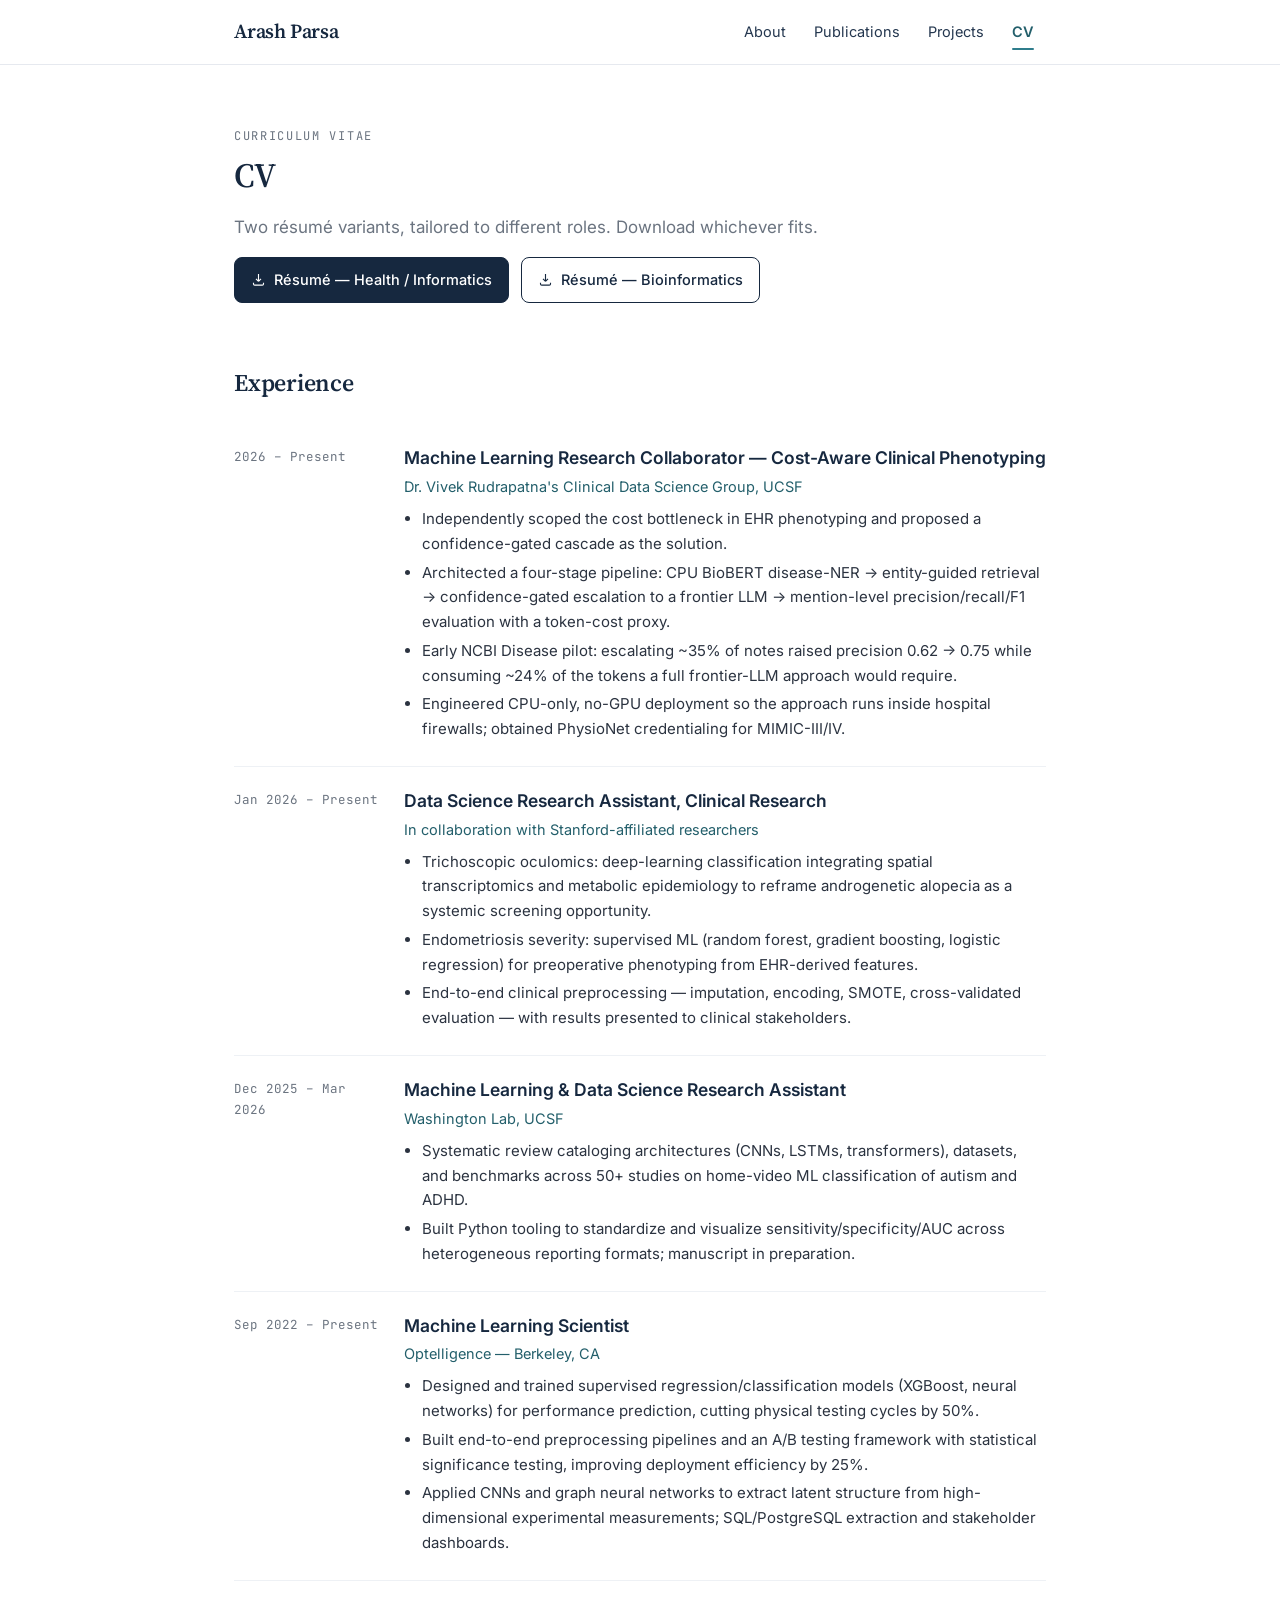
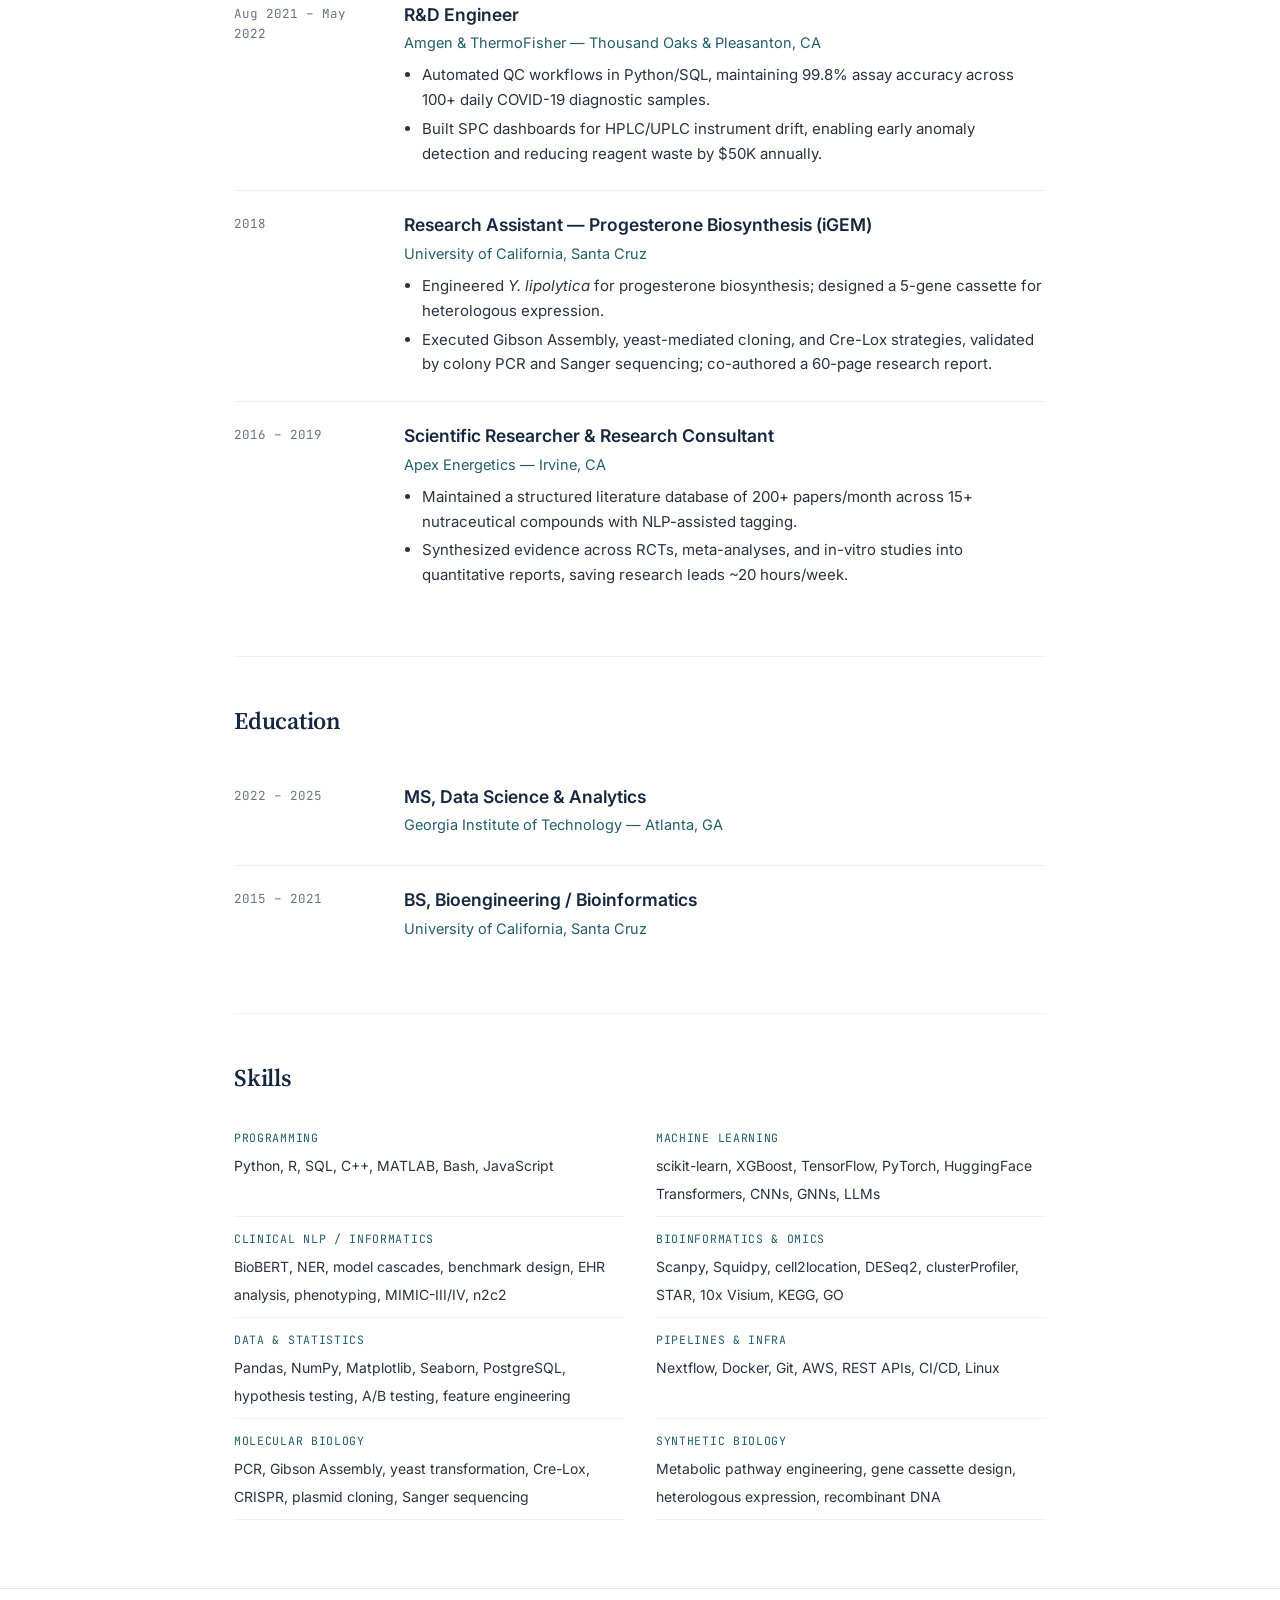
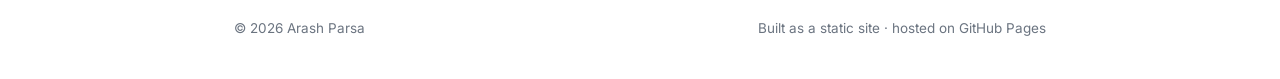
==== cv.html @ 6b03f3a8 "Initial site" ====
<!DOCTYPE html>
<html lang="en">
<head>
<meta charset="utf-8">
<meta name="viewport" content="width=device-width, initial-scale=1">
<title>CV — Arash Parsa</title>
<meta name="description" content="Experience, education, and skills — Arash Parsa.">
<link rel="preconnect" href="https://fonts.googleapis.com">
<link rel="preconnect" href="https://fonts.gstatic.com" crossorigin>
<link href="https://fonts.googleapis.com/css2?family=Inter:wght@400;500;600&family=JetBrains+Mono:wght@400;500&family=Source+Serif+4:opsz,wght@8..60,400;8..60,600&display=swap" rel="stylesheet">
<link rel="stylesheet" href="assets/css/style.css">
</head>
<body>

<header class="site-nav">
  <div class="nav-inner">
    <a class="brand" href="index.html">Arash Parsa</a>
    <nav class="tabs">
      <a href="index.html">About</a>
      <a href="publications.html">Publications</a>
      <a href="projects.html">Projects</a>
      <a href="cv.html" class="active">CV</a>
    </nav>
  </div>
</header>

<main class="wrap">

  <div class="page-head fade d1">
    <p class="eyebrow">Curriculum vitae</p>
    <h1>CV</h1>
    <p>Two résumé variants, tailored to different roles. Download whichever fits.</p>
    <div class="cv-actions" style="margin-top:16px;">
      <a class="btn" href="assets/pdf/Arash_Parsa_Resume_general.pdf" target="_blank" rel="noopener">
        <svg viewBox="0 0 24 24" fill="none" stroke="currentColor" stroke-width="1.8"><path d="M12 3v12m0 0 4-4m-4 4-4-4"/><path d="M4 17v2a2 2 0 0 0 2 2h12a2 2 0 0 0 2-2v-2"/></svg>
        Résumé — Health / Informatics
      </a>
      <a class="btn ghost" href="assets/pdf/Arash_Parsa_Resume_bioinformatics.pdf" target="_blank" rel="noopener">
        <svg viewBox="0 0 24 24" fill="none" stroke="currentColor" stroke-width="1.8"><path d="M12 3v12m0 0 4-4m-4 4-4-4"/><path d="M4 17v2a2 2 0 0 0 2 2h12a2 2 0 0 0 2-2v-2"/></svg>
        Résumé — Bioinformatics
      </a>
    </div>
  </div>

  <section class="section fade d2" style="border-top:none;">
    <h2 class="section-title">Experience</h2>

    <div class="role">
      <div class="when">2026 – Present</div>
      <div>
        <h3>Machine Learning Research Collaborator — Cost-Aware Clinical Phenotyping</h3>
        <p class="org">Dr. Vivek Rudrapatna's Clinical Data Science Group, UCSF</p>
        <ul>
          <li>Independently scoped the cost bottleneck in EHR phenotyping and proposed a confidence-gated cascade as the solution.</li>
          <li>Architected a four-stage pipeline: CPU BioBERT disease-NER → entity-guided retrieval → confidence-gated escalation to a frontier LLM → mention-level precision/recall/F1 evaluation with a token-cost proxy.</li>
          <li>Early NCBI Disease pilot: escalating ~35% of notes raised precision 0.62 → 0.75 while consuming ~24% of the tokens a full frontier-LLM approach would require.</li>
          <li>Engineered CPU-only, no-GPU deployment so the approach runs inside hospital firewalls; obtained PhysioNet credentialing for MIMIC-III/IV.</li>
        </ul>
      </div>
    </div>

    <div class="role">
      <div class="when">Jan 2026 – Present</div>
      <div>
        <h3>Data Science Research Assistant, Clinical Research</h3>
        <p class="org">In collaboration with Stanford-affiliated researchers</p>
        <ul>
          <li>Trichoscopic oculomics: deep-learning classification integrating spatial transcriptomics and metabolic epidemiology to reframe androgenetic alopecia as a systemic screening opportunity.</li>
          <li>Endometriosis severity: supervised ML (random forest, gradient boosting, logistic regression) for preoperative phenotyping from EHR-derived features.</li>
          <li>End-to-end clinical preprocessing — imputation, encoding, SMOTE, cross-validated evaluation — with results presented to clinical stakeholders.</li>
        </ul>
      </div>
    </div>

    <div class="role">
      <div class="when">Dec 2025 – Mar 2026</div>
      <div>
        <h3>Machine Learning &amp; Data Science Research Assistant</h3>
        <p class="org">Washington Lab, UCSF</p>
        <ul>
          <li>Systematic review cataloging architectures (CNNs, LSTMs, transformers), datasets, and benchmarks across 50+ studies on home-video ML classification of autism and ADHD.</li>
          <li>Built Python tooling to standardize and visualize sensitivity/specificity/AUC across heterogeneous reporting formats; manuscript in preparation.</li>
        </ul>
      </div>
    </div>

    <div class="role">
      <div class="when">Sep 2022 – Present</div>
      <div>
        <h3>Machine Learning Scientist</h3>
        <p class="org">Optelligence — Berkeley, CA</p>
        <ul>
          <li>Designed and trained supervised regression/classification models (XGBoost, neural networks) for performance prediction, cutting physical testing cycles by 50%.</li>
          <li>Built end-to-end preprocessing pipelines and an A/B testing framework with statistical significance testing, improving deployment efficiency by 25%.</li>
          <li>Applied CNNs and graph neural networks to extract latent structure from high-dimensional experimental measurements; SQL/PostgreSQL extraction and stakeholder dashboards.</li>
        </ul>
      </div>
    </div>

    <div class="role">
      <div class="when">Aug 2021 – May 2022</div>
      <div>
        <h3>R&amp;D Engineer</h3>
        <p class="org">Amgen &amp; ThermoFisher — Thousand Oaks &amp; Pleasanton, CA</p>
        <ul>
          <li>Automated QC workflows in Python/SQL, maintaining 99.8% assay accuracy across 100+ daily COVID-19 diagnostic samples.</li>
          <li>Built SPC dashboards for HPLC/UPLC instrument drift, enabling early anomaly detection and reducing reagent waste by $50K annually.</li>
        </ul>
      </div>
    </div>

    <div class="role">
      <div class="when">2018</div>
      <div>
        <h3>Research Assistant — Progesterone Biosynthesis (iGEM)</h3>
        <p class="org">University of California, Santa Cruz</p>
        <ul>
          <li>Engineered <em>Y. lipolytica</em> for progesterone biosynthesis; designed a 5-gene cassette for heterologous expression.</li>
          <li>Executed Gibson Assembly, yeast-mediated cloning, and Cre-Lox strategies, validated by colony PCR and Sanger sequencing; co-authored a 60-page research report.</li>
        </ul>
      </div>
    </div>

    <div class="role">
      <div class="when">2016 – 2019</div>
      <div>
        <h3>Scientific Researcher &amp; Research Consultant</h3>
        <p class="org">Apex Energetics — Irvine, CA</p>
        <ul>
          <li>Maintained a structured literature database of 200+ papers/month across 15+ nutraceutical compounds with NLP-assisted tagging.</li>
          <li>Synthesized evidence across RCTs, meta-analyses, and in-vitro studies into quantitative reports, saving research leads ~20 hours/week.</li>
        </ul>
      </div>
    </div>

  </section>

  <section class="section fade d3">
    <h2 class="section-title">Education</h2>
    <div class="role">
      <div class="when">2022 – 2025</div>
      <div>
        <h3>MS, Data Science &amp; Analytics</h3>
        <p class="org">Georgia Institute of Technology — Atlanta, GA</p>
      </div>
    </div>
    <div class="role">
      <div class="when">2015 – 2021</div>
      <div>
        <h3>BS, Bioengineering / Bioinformatics</h3>
        <p class="org">University of California, Santa Cruz</p>
      </div>
    </div>
  </section>

  <section class="section">
    <h2 class="section-title">Skills</h2>
    <div class="skills">
      <div class="skill-row"><span class="k">Programming</span><span class="v">Python, R, SQL, C++, MATLAB, Bash, JavaScript</span></div>
      <div class="skill-row"><span class="k">Machine Learning</span><span class="v">scikit-learn, XGBoost, TensorFlow, PyTorch, HuggingFace Transformers, CNNs, GNNs, LLMs</span></div>
      <div class="skill-row"><span class="k">Clinical NLP / Informatics</span><span class="v">BioBERT, NER, model cascades, benchmark design, EHR analysis, phenotyping, MIMIC-III/IV, n2c2</span></div>
      <div class="skill-row"><span class="k">Bioinformatics &amp; Omics</span><span class="v">Scanpy, Squidpy, cell2location, DESeq2, clusterProfiler, STAR, 10x Visium, KEGG, GO</span></div>
      <div class="skill-row"><span class="k">Data &amp; Statistics</span><span class="v">Pandas, NumPy, Matplotlib, Seaborn, PostgreSQL, hypothesis testing, A/B testing, feature engineering</span></div>
      <div class="skill-row"><span class="k">Pipelines &amp; Infra</span><span class="v">Nextflow, Docker, Git, AWS, REST APIs, CI/CD, Linux</span></div>
      <div class="skill-row"><span class="k">Molecular Biology</span><span class="v">PCR, Gibson Assembly, yeast transformation, Cre-Lox, CRISPR, plasmid cloning, Sanger sequencing</span></div>
      <div class="skill-row"><span class="k">Synthetic Biology</span><span class="v">Metabolic pathway engineering, gene cassette design, heterologous expression, recombinant DNA</span></div>
    </div>
  </section>

</main>

<footer class="site-foot">
  <div class="wrap foot-inner">
    <span>© 2026 Arash Parsa</span>
    <span>Built as a static site · hosted on GitHub Pages</span>
  </div>
</footer>

</body>
</html>
---- assets/css/style.css ----
/* =============================================================
   Arash Parsa — personal site
   Palette: deep navy ink + microscopy-teal accent on white.
   Type: Source Serif 4 (scholarly display) / Inter (body/UI) /
         JetBrains Mono (technical eyebrow labels & metrics).
   ============================================================= */

:root {
  --ink:        #16283f;   /* nav brand, headings */
  --ink-soft:   #24374f;
  --teal:       #2f7d8c;   /* links, active tab, accent */
  --teal-deep:  #235f6b;
  --text:       #2b3340;   /* body copy */
  --muted:      #6b7480;   /* meta, captions */
  --line:       #e6e9ef;   /* hairlines */
  --line-soft:  #eef1f5;
  --bg:         #ffffff;
  --panel:      #f6f8fa;   /* alternate panel */
  --tag-bg:     #eef4f5;   /* skill/tech chips */
  --tag-text:   #235f6b;

  --serif: "Source Serif 4", Georgia, "Times New Roman", serif;
  --sans:  "Inter", -apple-system, BlinkMacSystemFont, "Segoe UI", sans-serif;
  --mono:  "JetBrains Mono", ui-monospace, "SF Mono", Menlo, monospace;

  --wrap: 860px;
}

/* ---------- reset ---------- */
*, *::before, *::after { box-sizing: border-box; }
html { scroll-behavior: smooth; -webkit-text-size-adjust: 100%; }
body {
  margin: 0;
  font-family: var(--sans);
  font-size: 17px;
  line-height: 1.65;
  color: var(--text);
  background: var(--bg);
  -webkit-font-smoothing: antialiased;
  text-rendering: optimizeLegibility;
}
img { max-width: 100%; display: block; }
a { color: var(--teal); text-decoration: none; }
a:hover { color: var(--teal-deep); text-decoration: underline; text-underline-offset: 2px; }

/* ---------- layout helpers ---------- */
.wrap { max-width: var(--wrap); margin: 0 auto; padding: 0 24px; }

.eyebrow {
  font-family: var(--mono);
  font-size: 12px;
  letter-spacing: 0.14em;
  text-transform: uppercase;
  color: var(--teal-deep);
  margin: 0 0 10px;
}

/* ---------- top nav ---------- */
.site-nav {
  position: sticky; top: 0; z-index: 20;
  background: rgba(255,255,255,0.92);
  backdrop-filter: saturate(180%) blur(8px);
  border-bottom: 1px solid var(--line);
}
.nav-inner {
  max-width: var(--wrap);
  margin: 0 auto;
  padding: 14px 24px;
  display: flex;
  align-items: center;
  justify-content: space-between;
  gap: 16px;
  flex-wrap: wrap;
}
.brand {
  font-family: var(--serif);
  font-weight: 600;
  font-size: 20px;
  color: var(--ink);
  letter-spacing: -0.01em;
}
.brand:hover { color: var(--ink); text-decoration: none; }
.tabs { display: flex; gap: 4px; flex-wrap: wrap; }
.tabs a {
  font-size: 14.5px;
  color: var(--ink-soft);
  padding: 6px 12px;
  border-radius: 6px;
  position: relative;
}
.tabs a:hover { color: var(--teal-deep); background: var(--panel); text-decoration: none; }
.tabs a.active { color: var(--teal-deep); font-weight: 600; }
.tabs a.active::after {
  content: ""; position: absolute; left: 12px; right: 12px; bottom: 0;
  height: 2px; background: var(--teal); border-radius: 2px;
}

/* ---------- hero (about) ---------- */
.hero { padding: 56px 0 40px; }
.hero-grid {
  display: grid;
  grid-template-columns: 1fr 210px;
  gap: 40px;
  align-items: start;
}
.hero h1 {
  font-family: var(--serif);
  font-weight: 600;
  font-size: 42px;
  line-height: 1.08;
  letter-spacing: -0.02em;
  color: var(--ink);
  margin: 0 0 8px;
}
.hero .tagline {
  font-size: 17px;
  color: var(--muted);
  margin: 0 0 22px;
}
.hero p { margin: 0 0 16px; }

/* headshot / monogram */
.portrait {
  width: 210px; height: 210px;
  border-radius: 12px;
  overflow: hidden;
  border: 1px solid var(--line);
  box-shadow: 0 12px 30px -18px rgba(22,40,63,0.45);
}
.portrait img { width: 100%; height: 100%; object-fit: cover; }
.monogram {
  width: 100%; height: 100%;
  display: flex; align-items: center; justify-content: center;
  background: linear-gradient(150deg, var(--ink) 0%, var(--teal-deep) 100%);
  color: #fff;
  font-family: var(--serif);
  font-weight: 600;
  font-size: 66px;
  letter-spacing: 0.02em;
}
.portrait-cap {
  font-family: var(--mono);
  font-size: 11px;
  color: var(--muted);
  text-align: center;
  margin-top: 10px;
  letter-spacing: 0.04em;
}

/* social row */
.social { display: flex; gap: 14px; margin-top: 22px; flex-wrap: wrap; }
.social a {
  display: inline-flex; align-items: center; gap: 7px;
  font-size: 14px; color: var(--ink-soft);
  padding: 7px 12px;
  border: 1px solid var(--line);
  border-radius: 8px;
  transition: border-color .15s ease, color .15s ease, background .15s ease;
}
.social a:hover { color: var(--teal-deep); border-color: var(--teal); background: var(--panel); text-decoration: none; }
.social svg { width: 16px; height: 16px; }

/* ---------- generic section ---------- */
.section { padding: 44px 0; border-top: 1px solid var(--line-soft); }
.page-head { padding: 52px 0 8px; }
.page-head h1 {
  font-family: var(--serif); font-weight: 600;
  font-size: 34px; letter-spacing: -0.02em; color: var(--ink); margin: 0;
}
.page-head p { color: var(--muted); margin: 10px 0 0; max-width: 60ch; }

h2.section-title {
  font-family: var(--serif); font-weight: 600;
  font-size: 24px; color: var(--ink); letter-spacing: -0.01em;
  margin: 0 0 22px;
}

/* ---------- highlights (news) ---------- */
.highlights { list-style: none; margin: 0; padding: 0; }
.highlights li {
  display: grid; grid-template-columns: 92px 1fr; gap: 16px;
  padding: 12px 0; border-bottom: 1px solid var(--line-soft);
}
.highlights li:last-child { border-bottom: 0; }
.highlights .when {
  font-family: var(--mono); font-size: 12.5px; color: var(--teal-deep);
  padding-top: 2px; letter-spacing: 0.02em;
}

/* ---------- publications ---------- */
.pub {
  border-left: 3px solid var(--teal);
  background: var(--panel);
  border-radius: 0 10px 10px 0;
  padding: 18px 20px;
  margin-bottom: 16px;
}
.pub h3 {
  font-family: var(--serif); font-weight: 600;
  font-size: 18.5px; line-height: 1.3; color: var(--ink);
  margin: 0 0 8px;
}
.pub .venue { font-size: 14.5px; color: var(--text); margin: 0 0 8px; }
.pub .status {
  display: inline-block;
  font-family: var(--mono); font-size: 11px; letter-spacing: 0.06em;
  text-transform: uppercase;
  color: var(--tag-text); background: var(--tag-bg);
  padding: 3px 9px; border-radius: 20px;
}

/* ---------- projects ---------- */
.project {
  padding: 22px 0;
  border-bottom: 1px solid var(--line-soft);
}
.project:last-child { border-bottom: 0; }
.project-top { display: flex; align-items: baseline; justify-content: space-between; gap: 16px; flex-wrap: wrap; }
.project h3 {
  font-family: var(--serif); font-weight: 600;
  font-size: 20px; color: var(--ink); margin: 0 0 4px;
}
.project .meta { font-family: var(--mono); font-size: 12px; color: var(--muted); white-space: nowrap; }
.project p { margin: 8px 0 12px; }
.tags { display: flex; flex-wrap: wrap; gap: 7px; }
.tag {
  font-family: var(--mono); font-size: 11.5px;
  color: var(--tag-text); background: var(--tag-bg);
  padding: 3px 9px; border-radius: 6px;
}

/* ---------- CV / timeline ---------- */
.cv-actions { display: flex; gap: 12px; flex-wrap: wrap; margin: 4px 0 8px; }
.btn {
  display: inline-flex; align-items: center; gap: 8px;
  font-size: 14.5px; font-weight: 500;
  color: #fff; background: var(--ink);
  padding: 10px 16px; border-radius: 8px;
  border: 1px solid var(--ink);
  transition: background .15s ease, transform .15s ease;
}
.btn:hover { background: var(--teal-deep); border-color: var(--teal-deep); color: #fff; text-decoration: none; }
.btn.ghost { background: transparent; color: var(--ink); }
.btn.ghost:hover { background: var(--panel); color: var(--teal-deep); }
.btn svg { width: 15px; height: 15px; }

.role {
  display: grid; grid-template-columns: 150px 1fr; gap: 20px;
  padding: 20px 0; border-bottom: 1px solid var(--line-soft);
}
.role:last-child { border-bottom: 0; }
.role .when { font-family: var(--mono); font-size: 12.5px; color: var(--muted); padding-top: 3px; }
.role h3 { font-size: 17.5px; color: var(--ink); margin: 0 0 2px; font-weight: 600; }
.role .org { color: var(--teal-deep); font-size: 14.5px; margin: 0 0 8px; }
.role ul { margin: 0; padding-left: 18px; }
.role li { margin: 4px 0; font-size: 15px; }

/* skills grid */
.skills { display: grid; grid-template-columns: repeat(2, 1fr); gap: 4px 32px; }
.skill-row { padding: 9px 0; border-bottom: 1px solid var(--line-soft); }
.skill-row .k { font-family: var(--mono); font-size: 11.5px; text-transform: uppercase; letter-spacing: 0.06em; color: var(--teal-deep); display: block; margin-bottom: 3px; }
.skill-row .v { font-size: 14px; color: var(--text); }

/* ---------- footer ---------- */
.site-foot {
  border-top: 1px solid var(--line);
  padding: 28px 0 40px;
  margin-top: 24px;
  color: var(--muted);
  font-size: 13.5px;
}
.foot-inner { display: flex; justify-content: space-between; gap: 12px; flex-wrap: wrap; align-items: center; }
.foot-inner a { color: var(--muted); }
.foot-inner a:hover { color: var(--teal-deep); }

/* ---------- cascade signature glyph ---------- */
.cascade { margin-top: 26px; opacity: 0.9; }

/* ---------- entrance motion ---------- */
.fade { opacity: 0; transform: translateY(8px); animation: rise .6s ease forwards; }
.fade.d1 { animation-delay: .05s; }
.fade.d2 { animation-delay: .12s; }
.fade.d3 { animation-delay: .19s; }
@keyframes rise { to { opacity: 1; transform: none; } }

/* ---------- responsive ---------- */
@media (max-width: 680px) {
  body { font-size: 16px; }
  .hero-grid { grid-template-columns: 1fr; }
  .hero { padding: 40px 0 28px; }
  .hero h1 { font-size: 34px; }
  .portrait { width: 150px; height: 150px; order: -1; }
  .monogram { font-size: 48px; }
  .highlights li { grid-template-columns: 1fr; gap: 2px; }
  .highlights .when { padding-top: 0; }
  .role { grid-template-columns: 1fr; gap: 6px; }
  .role .when { padding-top: 0; }
  .skills { grid-template-columns: 1fr; }
  .nav-inner { padding: 12px 20px; }
  .brand { font-size: 18px; }
}

/* ---------- accessibility ---------- */
a:focus-visible, .btn:focus-visible, .tabs a:focus-visible {
  outline: 2px solid var(--teal);
  outline-offset: 2px;
  border-radius: 4px;
}
@media (prefers-reduced-motion: reduce) {
  * { scroll-behavior: auto !important; }
  .fade { animation: none; opacity: 1; transform: none; }
}
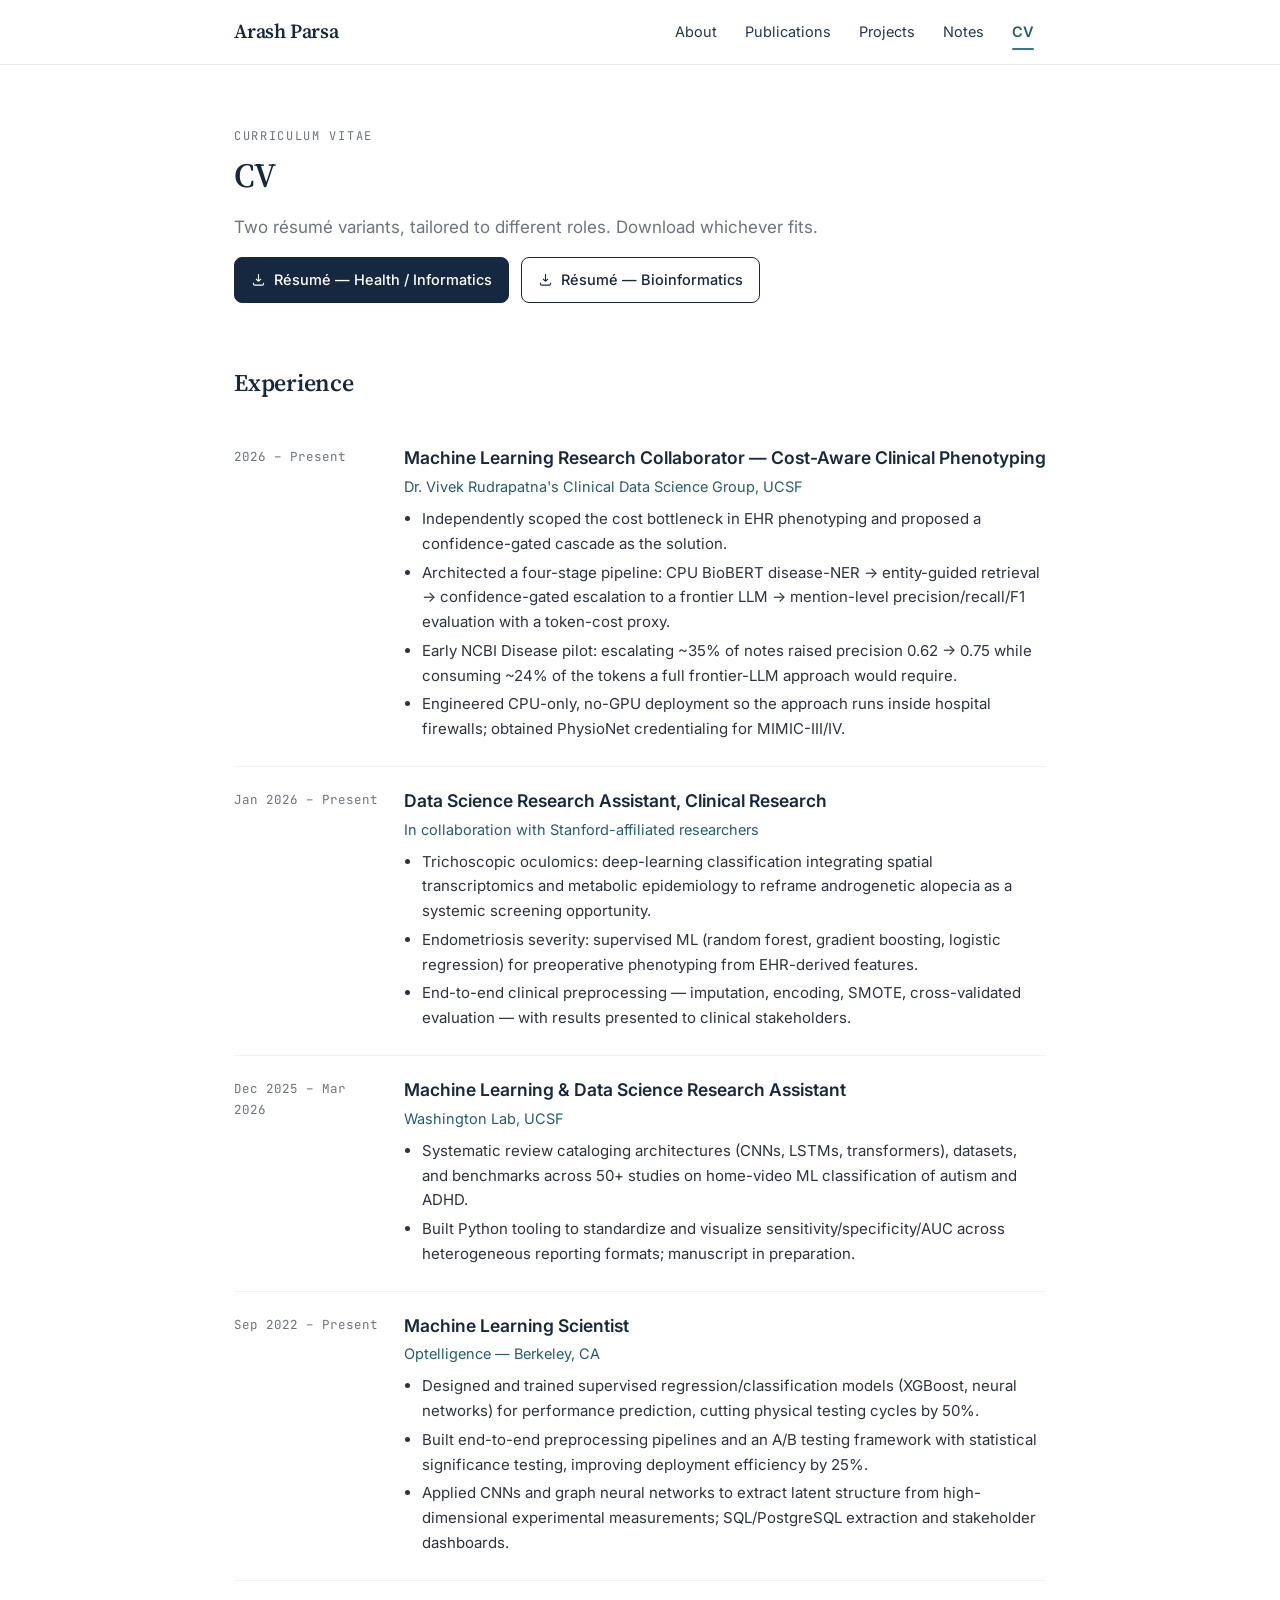
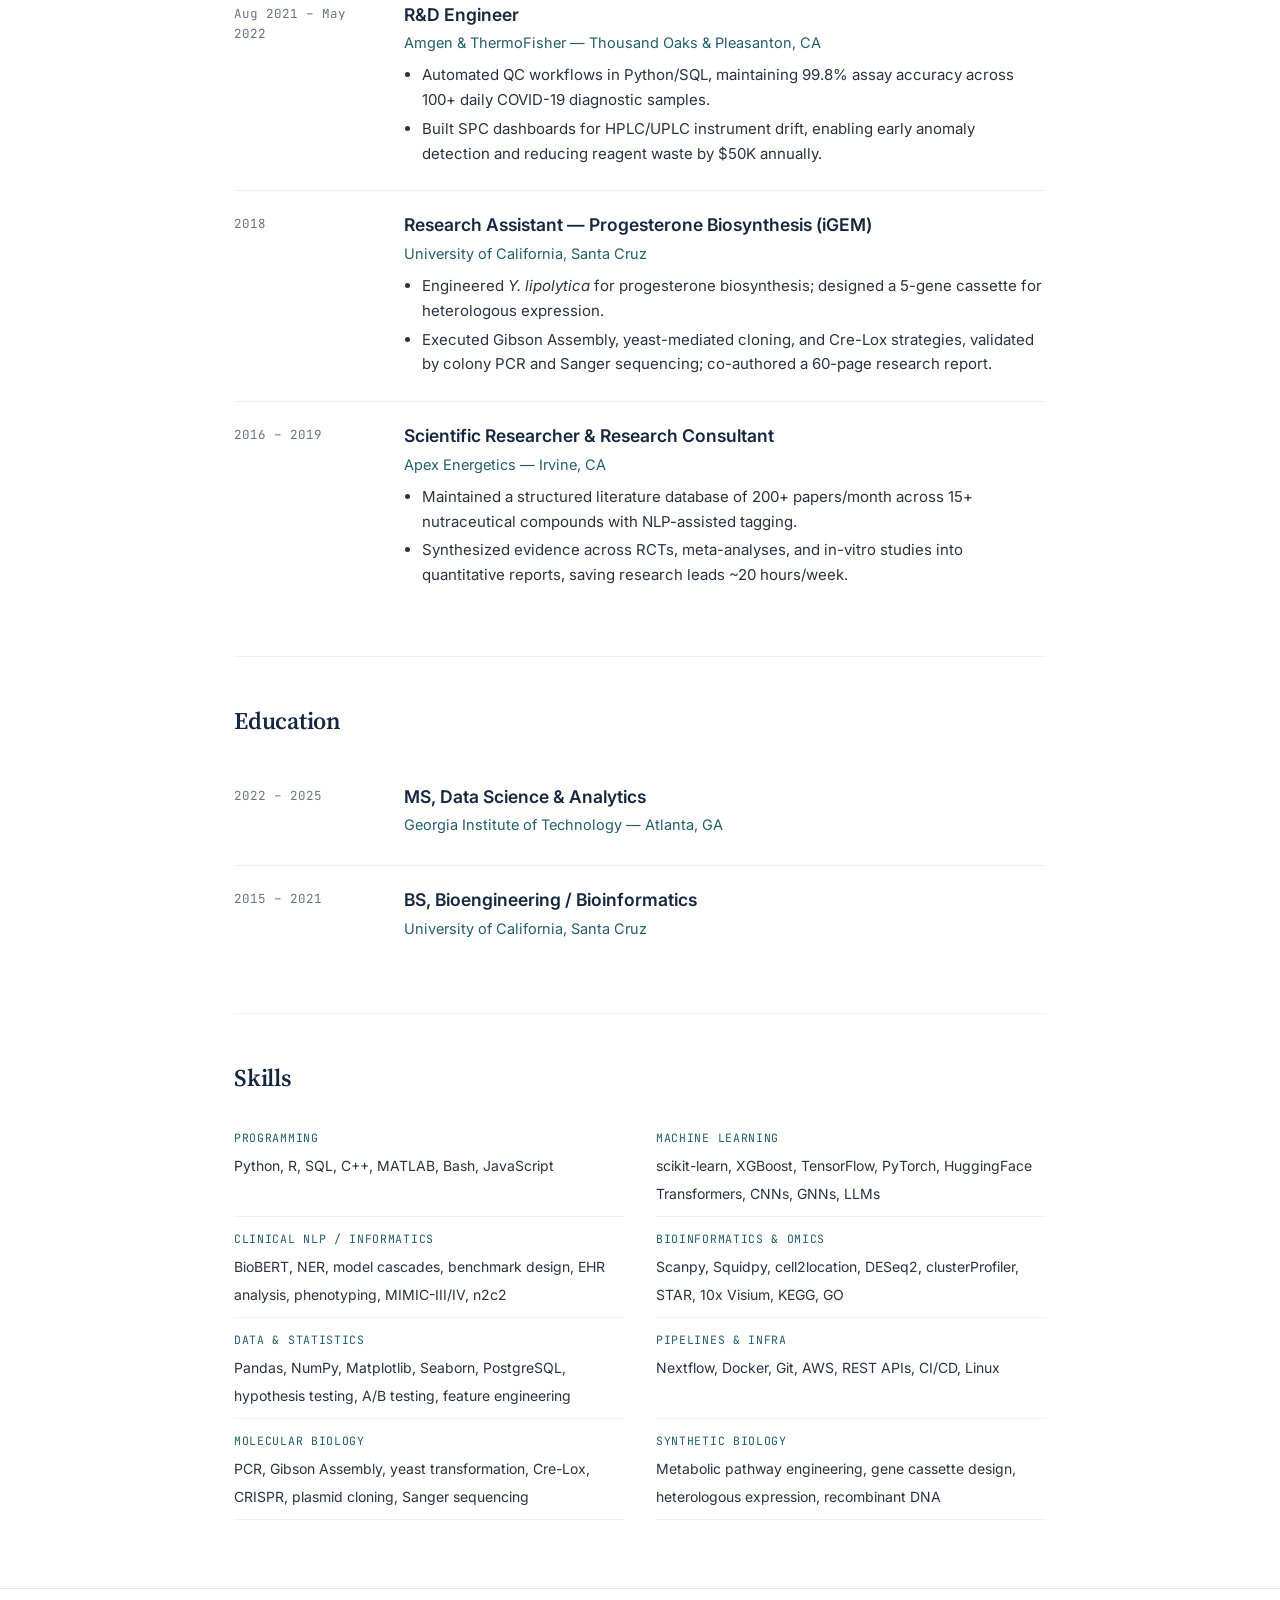
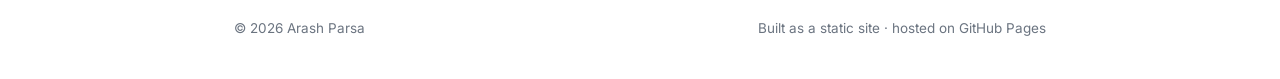
==== commit a726a729: "Add Notes tab with walkthrough and speech ML notes; add nav links; update LinkedIn URL; document Not" ====
--- a/cv.html
+++ b/cv.html
@@ -19,6 +19,7 @@
       <a href="index.html">About</a>
       <a href="publications.html">Publications</a>
       <a href="projects.html">Projects</a>
+      <a href="notes.html">Notes</a>
       <a href="cv.html" class="active">CV</a>
     </nav>
   </div>
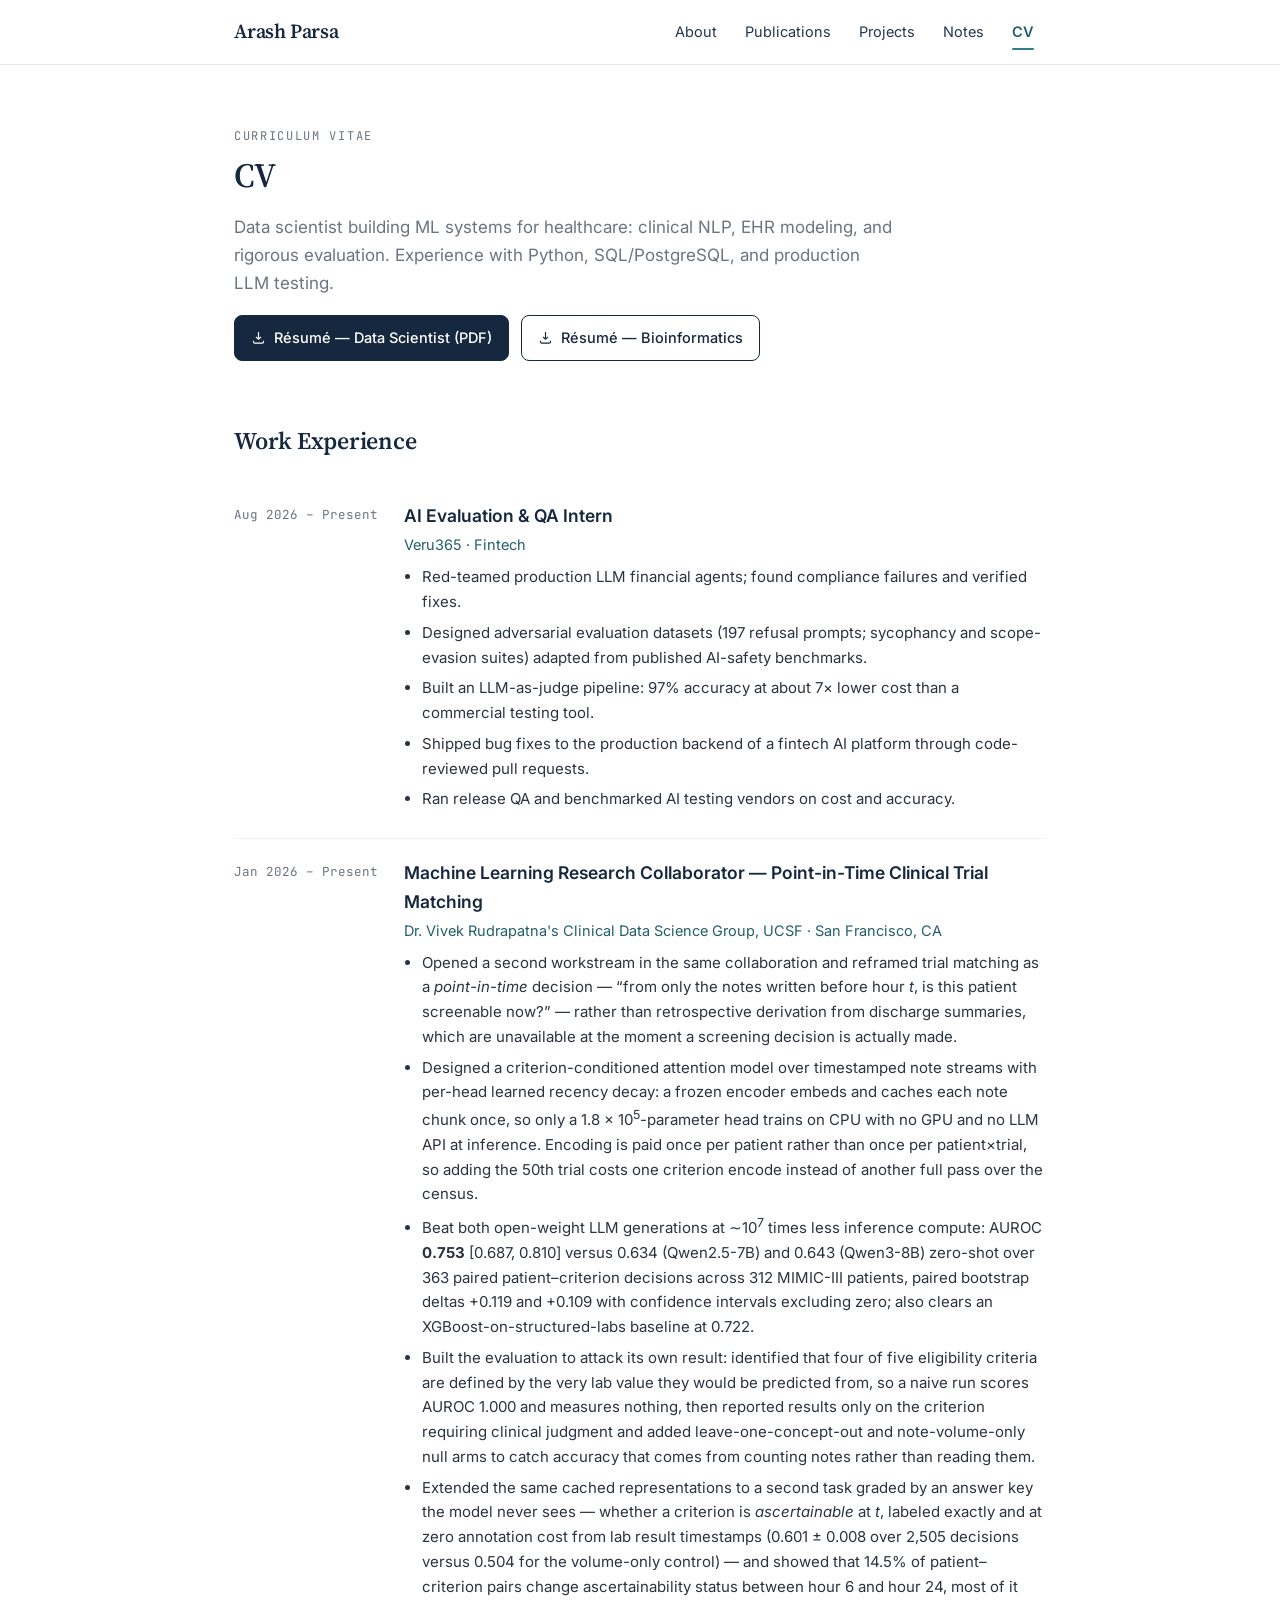
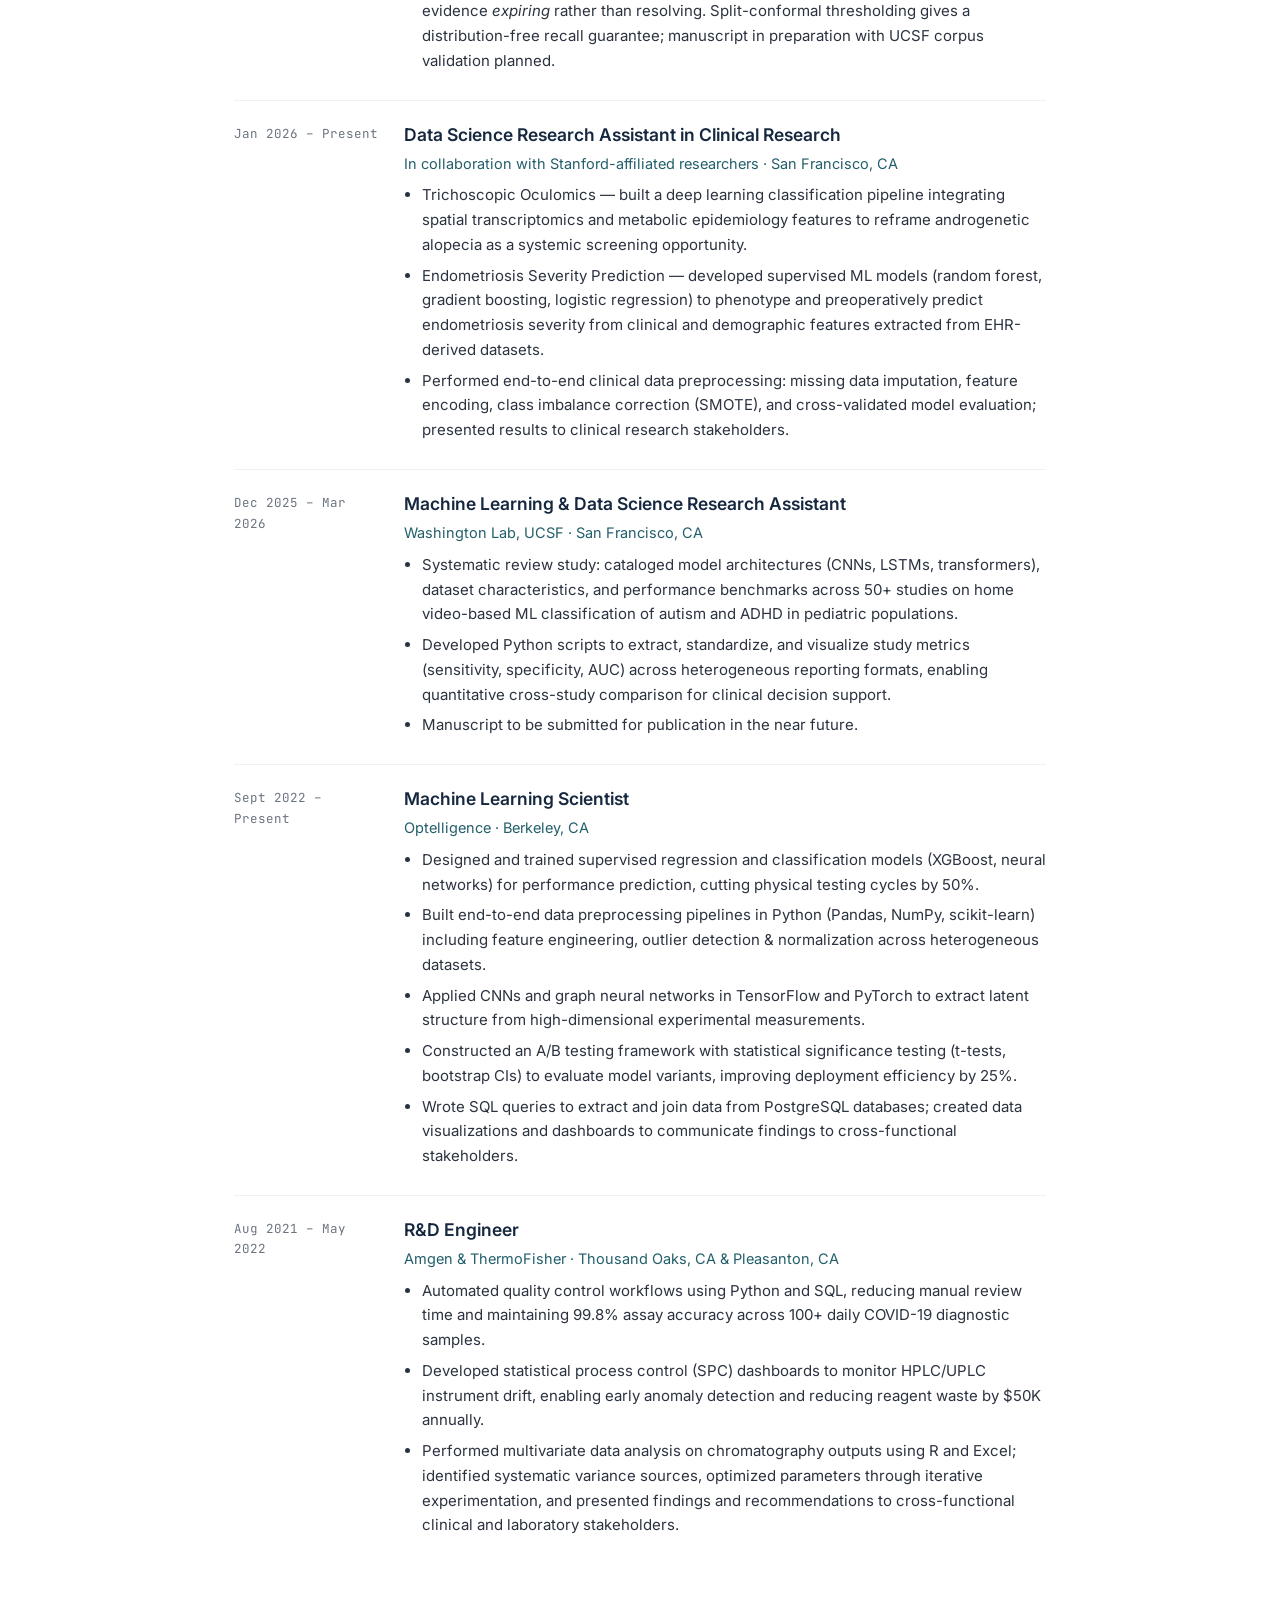
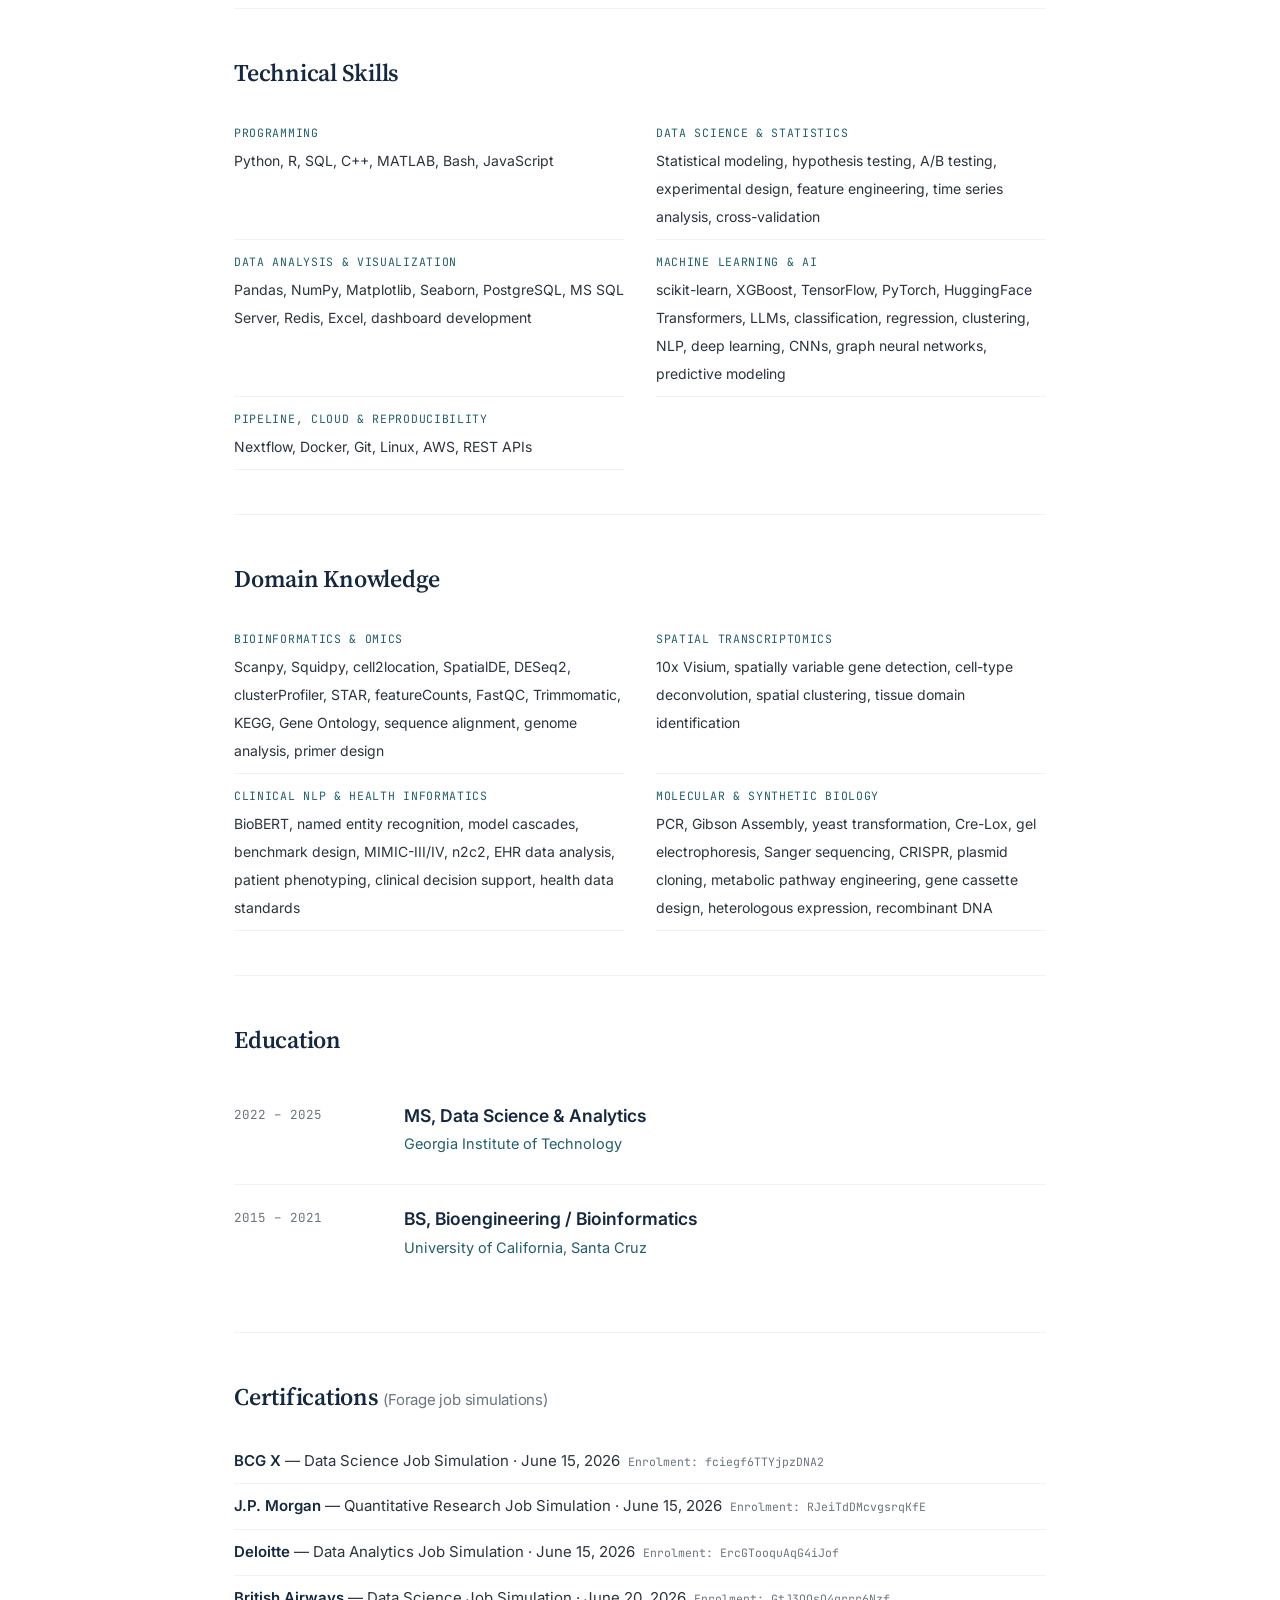
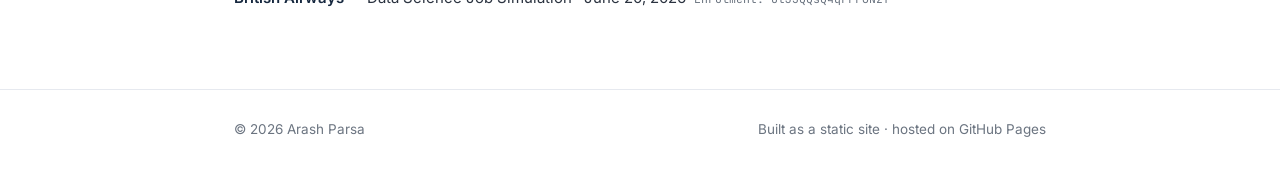
==== commit 44ecabd7: "cv: replace with Data Scientist resume content; add DataScientist PDF as primary download" ====
--- a/cv.html
+++ b/cv.html
@@ -4,11 +4,21 @@
 <meta charset="utf-8">
 <meta name="viewport" content="width=device-width, initial-scale=1">
 <title>CV — Arash Parsa</title>
-<meta name="description" content="Experience, education, and skills — Arash Parsa.">
+<meta name="description" content="Arash Parsa — data scientist building ML systems for healthcare: clinical NLP, EHR modeling, and rigorous evaluation.">
 <link rel="preconnect" href="https://fonts.googleapis.com">
 <link rel="preconnect" href="https://fonts.gstatic.com" crossorigin>
 <link href="https://fonts.googleapis.com/css2?family=Inter:wght@400;500;600&family=JetBrains+Mono:wght@400;500&family=Source+Serif+4:opsz,wght@8..60,400;8..60,600&display=swap" rel="stylesheet">
 <link rel="stylesheet" href="assets/css/style.css">
+<style>
+  .cv-summary { font-size: 17px; color: var(--text); max-width: 68ch; margin: 14px 0 0; }
+  .role li { margin: 6px 0; }
+  .certs { list-style: none; margin: 0; padding: 0; }
+  .certs li { padding: 10px 0; border-bottom: 1px solid var(--line-soft); font-size: 15px; }
+  .certs li:last-child { border-bottom: 0; }
+  .certs .who { font-weight: 600; color: var(--ink); }
+  .certs .code { font-family: var(--mono); font-size: 11.5px; color: var(--muted); margin-left: 8px; }
+  .section-sub { font-family: var(--sans); font-weight: 400; font-size: 15px; color: var(--muted); }
+</style>
 </head>
 <body>
 
@@ -30,11 +40,11 @@
   <div class="page-head fade d1">
     <p class="eyebrow">Curriculum vitae</p>
     <h1>CV</h1>
-    <p>Two résumé variants, tailored to different roles. Download whichever fits.</p>
-    <div class="cv-actions" style="margin-top:16px;">
-      <a class="btn" href="assets/pdf/Arash_Parsa_Resume_general.pdf" target="_blank" rel="noopener">
+    <p class="cv-summary">Data scientist building ML systems for healthcare: clinical NLP, EHR modeling, and rigorous evaluation. Experience with Python, SQL/PostgreSQL, and production LLM testing.</p>
+    <div class="cv-actions" style="margin-top:18px;">
+      <a class="btn" href="assets/pdf/Arash_Parsa_Resume_DataScientist.pdf" target="_blank" rel="noopener">
         <svg viewBox="0 0 24 24" fill="none" stroke="currentColor" stroke-width="1.8"><path d="M12 3v12m0 0 4-4m-4 4-4-4"/><path d="M4 17v2a2 2 0 0 0 2 2h12a2 2 0 0 0 2-2v-2"/></svg>
-        Résumé — Health / Informatics
+        Résumé — Data Scientist (PDF)
       </a>
       <a class="btn ghost" href="assets/pdf/Arash_Parsa_Resume_bioinformatics.pdf" target="_blank" rel="noopener">
         <svg viewBox="0 0 24 24" fill="none" stroke="currentColor" stroke-width="1.8"><path d="M12 3v12m0 0 4-4m-4 4-4-4"/><path d="M4 17v2a2 2 0 0 0 2 2h12a2 2 0 0 0 2-2v-2"/></svg>
@@ -44,18 +54,19 @@
   </div>
 
   <section class="section fade d2" style="border-top:none;">
-    <h2 class="section-title">Experience</h2>
-
-    <div class="role">
-      <div class="when">2026 – Present</div>
-      <div>
-        <h3>Machine Learning Research Collaborator — Cost-Aware Clinical Phenotyping</h3>
-        <p class="org">Dr. Vivek Rudrapatna's Clinical Data Science Group, UCSF</p>
-        <ul>
-          <li>Independently scoped the cost bottleneck in EHR phenotyping and proposed a confidence-gated cascade as the solution.</li>
-          <li>Architected a four-stage pipeline: CPU BioBERT disease-NER → entity-guided retrieval → confidence-gated escalation to a frontier LLM → mention-level precision/recall/F1 evaluation with a token-cost proxy.</li>
-          <li>Early NCBI Disease pilot: escalating ~35% of notes raised precision 0.62 → 0.75 while consuming ~24% of the tokens a full frontier-LLM approach would require.</li>
-          <li>Engineered CPU-only, no-GPU deployment so the approach runs inside hospital firewalls; obtained PhysioNet credentialing for MIMIC-III/IV.</li>
+    <h2 class="section-title">Work Experience</h2>
+
+    <div class="role">
+      <div class="when">Aug 2026 – Present</div>
+      <div>
+        <h3>AI Evaluation &amp; QA Intern</h3>
+        <p class="org">Veru365 · Fintech</p>
+        <ul>
+          <li>Red-teamed production LLM financial agents; found compliance failures and verified fixes.</li>
+          <li>Designed adversarial evaluation datasets (197 refusal prompts; sycophancy and scope-evasion suites) adapted from published AI-safety benchmarks.</li>
+          <li>Built an LLM-as-judge pipeline: 97% accuracy at about 7× lower cost than a commercial testing tool.</li>
+          <li>Shipped bug fixes to the production backend of a fintech AI platform through code-reviewed pull requests.</li>
+          <li>Ran release QA and benchmarked AI testing vendors on cost and accuracy.</li>
         </ul>
       </div>
     </div>
@@ -63,12 +74,27 @@
     <div class="role">
       <div class="when">Jan 2026 – Present</div>
       <div>
-        <h3>Data Science Research Assistant, Clinical Research</h3>
-        <p class="org">In collaboration with Stanford-affiliated researchers</p>
-        <ul>
-          <li>Trichoscopic oculomics: deep-learning classification integrating spatial transcriptomics and metabolic epidemiology to reframe androgenetic alopecia as a systemic screening opportunity.</li>
-          <li>Endometriosis severity: supervised ML (random forest, gradient boosting, logistic regression) for preoperative phenotyping from EHR-derived features.</li>
-          <li>End-to-end clinical preprocessing — imputation, encoding, SMOTE, cross-validated evaluation — with results presented to clinical stakeholders.</li>
+        <h3>Machine Learning Research Collaborator — Point-in-Time Clinical Trial Matching</h3>
+        <p class="org">Dr. Vivek Rudrapatna's Clinical Data Science Group, UCSF · San Francisco, CA</p>
+        <ul>
+          <li>Opened a second workstream in the same collaboration and reframed trial matching as a <em>point-in-time</em> decision — “from only the notes written before hour <em>t</em>, is this patient screenable now?” — rather than retrospective derivation from discharge summaries, which are unavailable at the moment a screening decision is actually made.</li>
+          <li>Designed a criterion-conditioned attention model over timestamped note streams with per-head learned recency decay: a frozen encoder embeds and caches each note chunk once, so only a 1.8&nbsp;×&nbsp;10<sup>5</sup>-parameter head trains on CPU with no GPU and no LLM API at inference. Encoding is paid once per patient rather than once per patient×trial, so adding the 50th trial costs one criterion encode instead of another full pass over the census.</li>
+          <li>Beat both open-weight LLM generations at ∼10<sup>7</sup> times less inference compute: AUROC <strong>0.753</strong> [0.687, 0.810] versus 0.634 (Qwen2.5-7B) and 0.643 (Qwen3-8B) zero-shot over 363 paired patient–criterion decisions across 312 MIMIC-III patients, paired bootstrap deltas +0.119 and +0.109 with confidence intervals excluding zero; also clears an XGBoost-on-structured-labs baseline at 0.722.</li>
+          <li>Built the evaluation to attack its own result: identified that four of five eligibility criteria are defined by the very lab value they would be predicted from, so a naive run scores AUROC 1.000 and measures nothing, then reported results only on the criterion requiring clinical judgment and added leave-one-concept-out and note-volume-only null arms to catch accuracy that comes from counting notes rather than reading them.</li>
+          <li>Extended the same cached representations to a second task graded by an answer key the model never sees — whether a criterion is <em>ascertainable</em> at <em>t</em>, labeled exactly and at zero annotation cost from lab result timestamps (0.601 ± 0.008 over 2,505 decisions versus 0.504 for the volume-only control) — and showed that 14.5% of patient–criterion pairs change ascertainability status between hour 6 and hour 24, most of it evidence <em>expiring</em> rather than resolving. Split-conformal thresholding gives a distribution-free recall guarantee; manuscript in preparation with UCSF corpus validation planned.</li>
+        </ul>
+      </div>
+    </div>
+
+    <div class="role">
+      <div class="when">Jan 2026 – Present</div>
+      <div>
+        <h3>Data Science Research Assistant in Clinical Research</h3>
+        <p class="org">In collaboration with Stanford-affiliated researchers · San Francisco, CA</p>
+        <ul>
+          <li>Trichoscopic Oculomics — built a deep learning classification pipeline integrating spatial transcriptomics and metabolic epidemiology features to reframe androgenetic alopecia as a systemic screening opportunity.</li>
+          <li>Endometriosis Severity Prediction — developed supervised ML models (random forest, gradient boosting, logistic regression) to phenotype and preoperatively predict endometriosis severity from clinical and demographic features extracted from EHR-derived datasets.</li>
+          <li>Performed end-to-end clinical data preprocessing: missing data imputation, feature encoding, class imbalance correction (SMOTE), and cross-validated model evaluation; presented results to clinical research stakeholders.</li>
         </ul>
       </div>
     </div>
@@ -77,23 +103,26 @@
       <div class="when">Dec 2025 – Mar 2026</div>
       <div>
         <h3>Machine Learning &amp; Data Science Research Assistant</h3>
-        <p class="org">Washington Lab, UCSF</p>
-        <ul>
-          <li>Systematic review cataloging architectures (CNNs, LSTMs, transformers), datasets, and benchmarks across 50+ studies on home-video ML classification of autism and ADHD.</li>
-          <li>Built Python tooling to standardize and visualize sensitivity/specificity/AUC across heterogeneous reporting formats; manuscript in preparation.</li>
-        </ul>
-      </div>
-    </div>
-
-    <div class="role">
-      <div class="when">Sep 2022 – Present</div>
+        <p class="org">Washington Lab, UCSF · San Francisco, CA</p>
+        <ul>
+          <li>Systematic review study: cataloged model architectures (CNNs, LSTMs, transformers), dataset characteristics, and performance benchmarks across 50+ studies on home video-based ML classification of autism and ADHD in pediatric populations.</li>
+          <li>Developed Python scripts to extract, standardize, and visualize study metrics (sensitivity, specificity, AUC) across heterogeneous reporting formats, enabling quantitative cross-study comparison for clinical decision support.</li>
+          <li>Manuscript to be submitted for publication in the near future.</li>
+        </ul>
+      </div>
+    </div>
+
+    <div class="role">
+      <div class="when">Sept 2022 – Present</div>
       <div>
         <h3>Machine Learning Scientist</h3>
-        <p class="org">Optelligence — Berkeley, CA</p>
-        <ul>
-          <li>Designed and trained supervised regression/classification models (XGBoost, neural networks) for performance prediction, cutting physical testing cycles by 50%.</li>
-          <li>Built end-to-end preprocessing pipelines and an A/B testing framework with statistical significance testing, improving deployment efficiency by 25%.</li>
-          <li>Applied CNNs and graph neural networks to extract latent structure from high-dimensional experimental measurements; SQL/PostgreSQL extraction and stakeholder dashboards.</li>
+        <p class="org">Optelligence · Berkeley, CA</p>
+        <ul>
+          <li>Designed and trained supervised regression and classification models (XGBoost, neural networks) for performance prediction, cutting physical testing cycles by 50%.</li>
+          <li>Built end-to-end data preprocessing pipelines in Python (Pandas, NumPy, scikit-learn) including feature engineering, outlier detection &amp; normalization across heterogeneous datasets.</li>
+          <li>Applied CNNs and graph neural networks in TensorFlow and PyTorch to extract latent structure from high-dimensional experimental measurements.</li>
+          <li>Constructed an A/B testing framework with statistical significance testing (t-tests, bootstrap CIs) to evaluate model variants, improving deployment efficiency by 25%.</li>
+          <li>Wrote SQL queries to extract and join data from PostgreSQL databases; created data visualizations and dashboards to communicate findings to cross-functional stakeholders.</li>
         </ul>
       </div>
     </div>
@@ -102,34 +131,11 @@
       <div class="when">Aug 2021 – May 2022</div>
       <div>
         <h3>R&amp;D Engineer</h3>
-        <p class="org">Amgen &amp; ThermoFisher — Thousand Oaks &amp; Pleasanton, CA</p>
-        <ul>
-          <li>Automated QC workflows in Python/SQL, maintaining 99.8% assay accuracy across 100+ daily COVID-19 diagnostic samples.</li>
-          <li>Built SPC dashboards for HPLC/UPLC instrument drift, enabling early anomaly detection and reducing reagent waste by $50K annually.</li>
-        </ul>
-      </div>
-    </div>
-
-    <div class="role">
-      <div class="when">2018</div>
-      <div>
-        <h3>Research Assistant — Progesterone Biosynthesis (iGEM)</h3>
-        <p class="org">University of California, Santa Cruz</p>
-        <ul>
-          <li>Engineered <em>Y. lipolytica</em> for progesterone biosynthesis; designed a 5-gene cassette for heterologous expression.</li>
-          <li>Executed Gibson Assembly, yeast-mediated cloning, and Cre-Lox strategies, validated by colony PCR and Sanger sequencing; co-authored a 60-page research report.</li>
-        </ul>
-      </div>
-    </div>
-
-    <div class="role">
-      <div class="when">2016 – 2019</div>
-      <div>
-        <h3>Scientific Researcher &amp; Research Consultant</h3>
-        <p class="org">Apex Energetics — Irvine, CA</p>
-        <ul>
-          <li>Maintained a structured literature database of 200+ papers/month across 15+ nutraceutical compounds with NLP-assisted tagging.</li>
-          <li>Synthesized evidence across RCTs, meta-analyses, and in-vitro studies into quantitative reports, saving research leads ~20 hours/week.</li>
+        <p class="org">Amgen &amp; ThermoFisher · Thousand Oaks, CA &amp; Pleasanton, CA</p>
+        <ul>
+          <li>Automated quality control workflows using Python and SQL, reducing manual review time and maintaining 99.8% assay accuracy across 100+ daily COVID-19 diagnostic samples.</li>
+          <li>Developed statistical process control (SPC) dashboards to monitor HPLC/UPLC instrument drift, enabling early anomaly detection and reducing reagent waste by $50K annually.</li>
+          <li>Performed multivariate data analysis on chromatography outputs using R and Excel; identified systematic variance sources, optimized parameters through iterative experimentation, and presented findings and recommendations to cross-functional clinical and laboratory stakeholders.</li>
         </ul>
       </div>
     </div>
@@ -137,12 +143,33 @@
   </section>
 
   <section class="section fade d3">
+    <h2 class="section-title">Technical Skills</h2>
+    <div class="skills">
+      <div class="skill-row"><span class="k">Programming</span><span class="v">Python, R, SQL, C++, MATLAB, Bash, JavaScript</span></div>
+      <div class="skill-row"><span class="k">Data Science &amp; Statistics</span><span class="v">Statistical modeling, hypothesis testing, A/B testing, experimental design, feature engineering, time series analysis, cross-validation</span></div>
+      <div class="skill-row"><span class="k">Data Analysis &amp; Visualization</span><span class="v">Pandas, NumPy, Matplotlib, Seaborn, PostgreSQL, MS SQL Server, Redis, Excel, dashboard development</span></div>
+      <div class="skill-row"><span class="k">Machine Learning &amp; AI</span><span class="v">scikit-learn, XGBoost, TensorFlow, PyTorch, HuggingFace Transformers, LLMs, classification, regression, clustering, NLP, deep learning, CNNs, graph neural networks, predictive modeling</span></div>
+      <div class="skill-row"><span class="k">Pipeline, Cloud &amp; Reproducibility</span><span class="v">Nextflow, Docker, Git, Linux, AWS, REST APIs</span></div>
+    </div>
+  </section>
+
+  <section class="section">
+    <h2 class="section-title">Domain Knowledge</h2>
+    <div class="skills">
+      <div class="skill-row"><span class="k">Bioinformatics &amp; Omics</span><span class="v">Scanpy, Squidpy, cell2location, SpatialDE, DESeq2, clusterProfiler, STAR, featureCounts, FastQC, Trimmomatic, KEGG, Gene Ontology, sequence alignment, genome analysis, primer design</span></div>
+      <div class="skill-row"><span class="k">Spatial Transcriptomics</span><span class="v">10x Visium, spatially variable gene detection, cell-type deconvolution, spatial clustering, tissue domain identification</span></div>
+      <div class="skill-row"><span class="k">Clinical NLP &amp; Health Informatics</span><span class="v">BioBERT, named entity recognition, model cascades, benchmark design, MIMIC-III/IV, n2c2, EHR data analysis, patient phenotyping, clinical decision support, health data standards</span></div>
+      <div class="skill-row"><span class="k">Molecular &amp; Synthetic Biology</span><span class="v">PCR, Gibson Assembly, yeast transformation, Cre-Lox, gel electrophoresis, Sanger sequencing, CRISPR, plasmid cloning, metabolic pathway engineering, gene cassette design, heterologous expression, recombinant DNA</span></div>
+    </div>
+  </section>
+
+  <section class="section">
     <h2 class="section-title">Education</h2>
     <div class="role">
       <div class="when">2022 – 2025</div>
       <div>
         <h3>MS, Data Science &amp; Analytics</h3>
-        <p class="org">Georgia Institute of Technology — Atlanta, GA</p>
+        <p class="org">Georgia Institute of Technology</p>
       </div>
     </div>
     <div class="role">
@@ -155,17 +182,13 @@
   </section>
 
   <section class="section">
-    <h2 class="section-title">Skills</h2>
-    <div class="skills">
-      <div class="skill-row"><span class="k">Programming</span><span class="v">Python, R, SQL, C++, MATLAB, Bash, JavaScript</span></div>
-      <div class="skill-row"><span class="k">Machine Learning</span><span class="v">scikit-learn, XGBoost, TensorFlow, PyTorch, HuggingFace Transformers, CNNs, GNNs, LLMs</span></div>
-      <div class="skill-row"><span class="k">Clinical NLP / Informatics</span><span class="v">BioBERT, NER, model cascades, benchmark design, EHR analysis, phenotyping, MIMIC-III/IV, n2c2</span></div>
-      <div class="skill-row"><span class="k">Bioinformatics &amp; Omics</span><span class="v">Scanpy, Squidpy, cell2location, DESeq2, clusterProfiler, STAR, 10x Visium, KEGG, GO</span></div>
-      <div class="skill-row"><span class="k">Data &amp; Statistics</span><span class="v">Pandas, NumPy, Matplotlib, Seaborn, PostgreSQL, hypothesis testing, A/B testing, feature engineering</span></div>
-      <div class="skill-row"><span class="k">Pipelines &amp; Infra</span><span class="v">Nextflow, Docker, Git, AWS, REST APIs, CI/CD, Linux</span></div>
-      <div class="skill-row"><span class="k">Molecular Biology</span><span class="v">PCR, Gibson Assembly, yeast transformation, Cre-Lox, CRISPR, plasmid cloning, Sanger sequencing</span></div>
-      <div class="skill-row"><span class="k">Synthetic Biology</span><span class="v">Metabolic pathway engineering, gene cassette design, heterologous expression, recombinant DNA</span></div>
-    </div>
+    <h2 class="section-title">Certifications <span class="section-sub">(Forage job simulations)</span></h2>
+    <ul class="certs">
+      <li><span class="who">BCG X</span> — Data Science Job Simulation · June 15, 2026<span class="code">Enrolment: fciegf6TTYjpzDNA2</span></li>
+      <li><span class="who">J.P. Morgan</span> — Quantitative Research Job Simulation · June 15, 2026<span class="code">Enrolment: RJeiTdDMcvgsrqKfE</span></li>
+      <li><span class="who">Deloitte</span> — Data Analytics Job Simulation · June 15, 2026<span class="code">Enrolment: ErcGTooquAqG4iJof</span></li>
+      <li><span class="who">British Airways</span> — Data Science Job Simulation · June 20, 2026<span class="code">Enrolment: GtJ3QQsQ4qrrr6Nzf</span></li>
+    </ul>
   </section>
 
 </main>
--- a/assets/css/style.css
+++ b/assets/css/style.css
@@ -228,6 +228,16 @@
   color: var(--tag-text); background: var(--tag-bg);
   padding: 3px 9px; border-radius: 6px;
 }
+.project-links { margin: 12px 0 0; }
+.repo-link {
+  display: inline-flex; align-items: center; gap: 7px;
+  font-family: var(--mono); font-size: 12.5px; font-weight: 500;
+  color: var(--teal);
+}
+.repo-link svg { width: 15px; height: 15px; fill: currentColor; }
+.repo-link:hover { color: var(--teal-deep); text-decoration: none; }
+.repo-link .arrow { transition: transform .15s ease; }
+.repo-link:hover .arrow { transform: translateX(3px); }
 
 /* ---------- CV / timeline ---------- */
 .cv-actions { display: flex; gap: 12px; flex-wrap: wrap; margin: 4px 0 8px; }
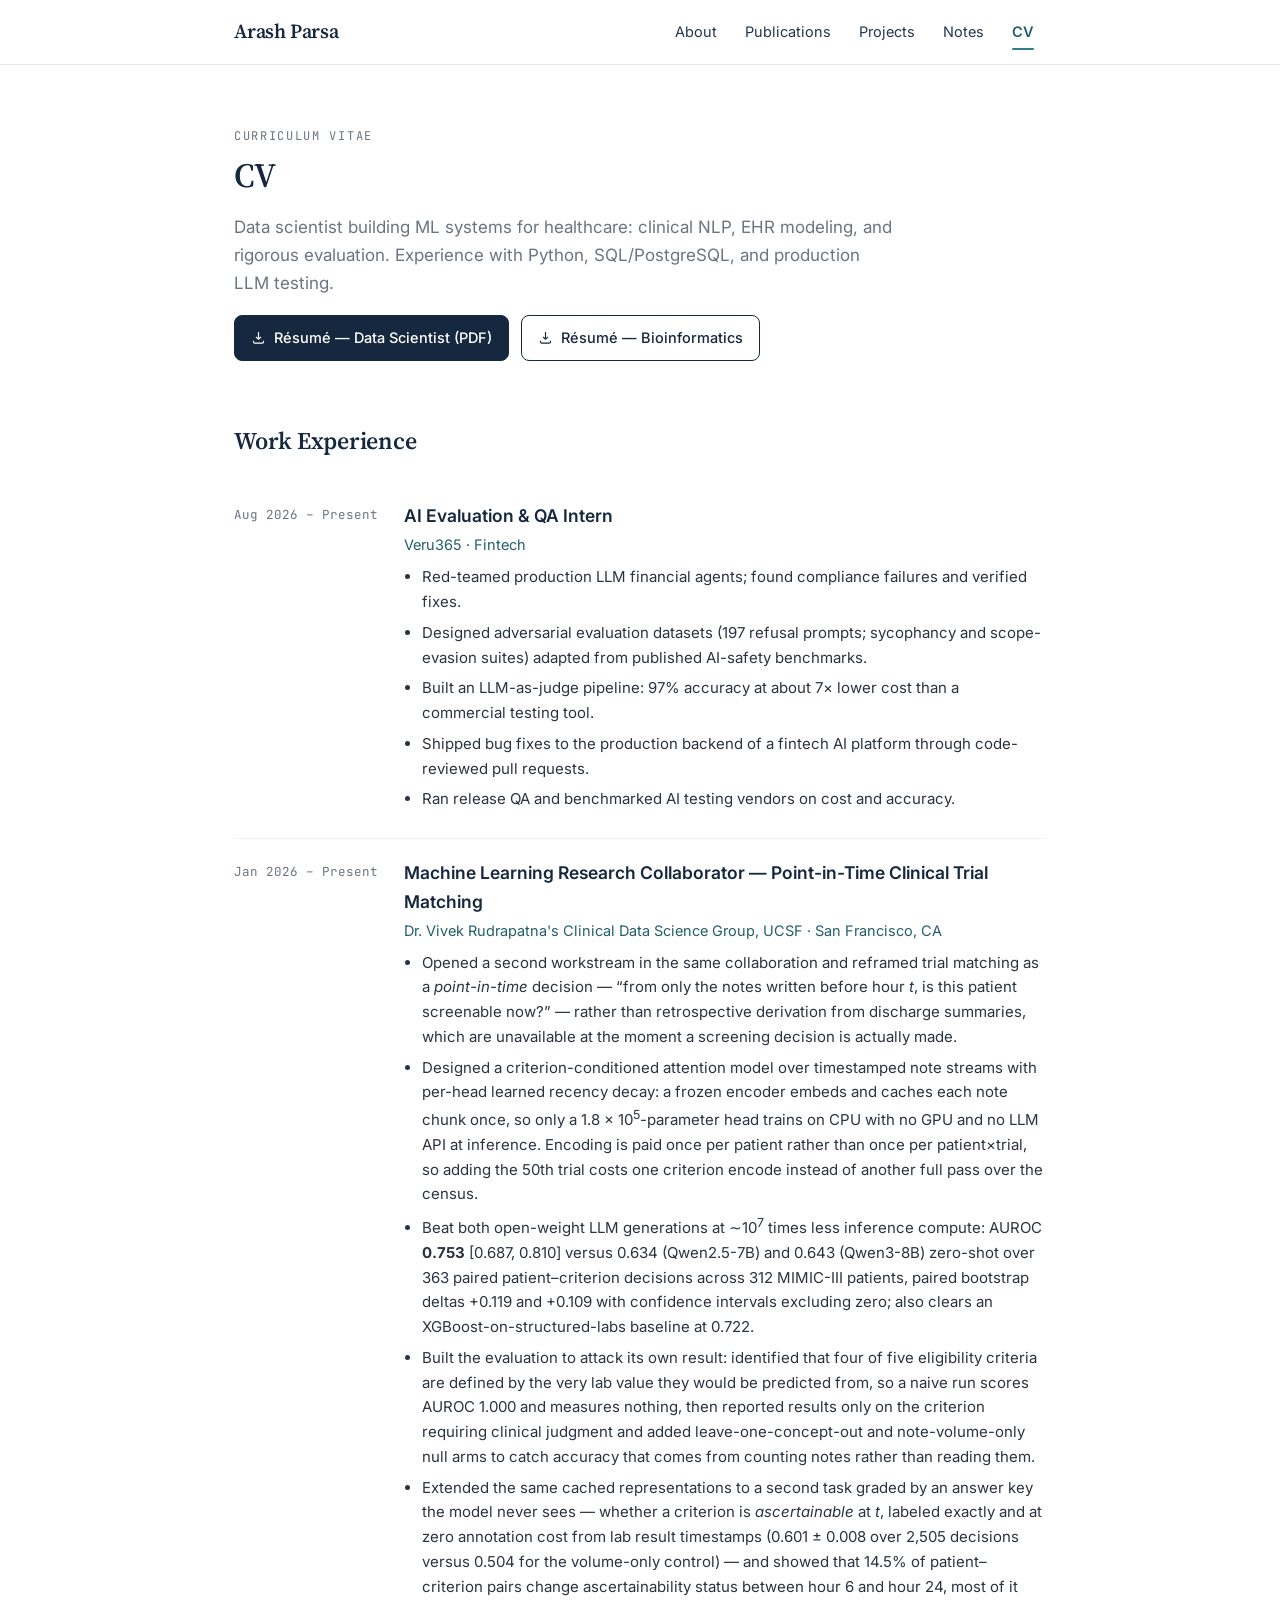
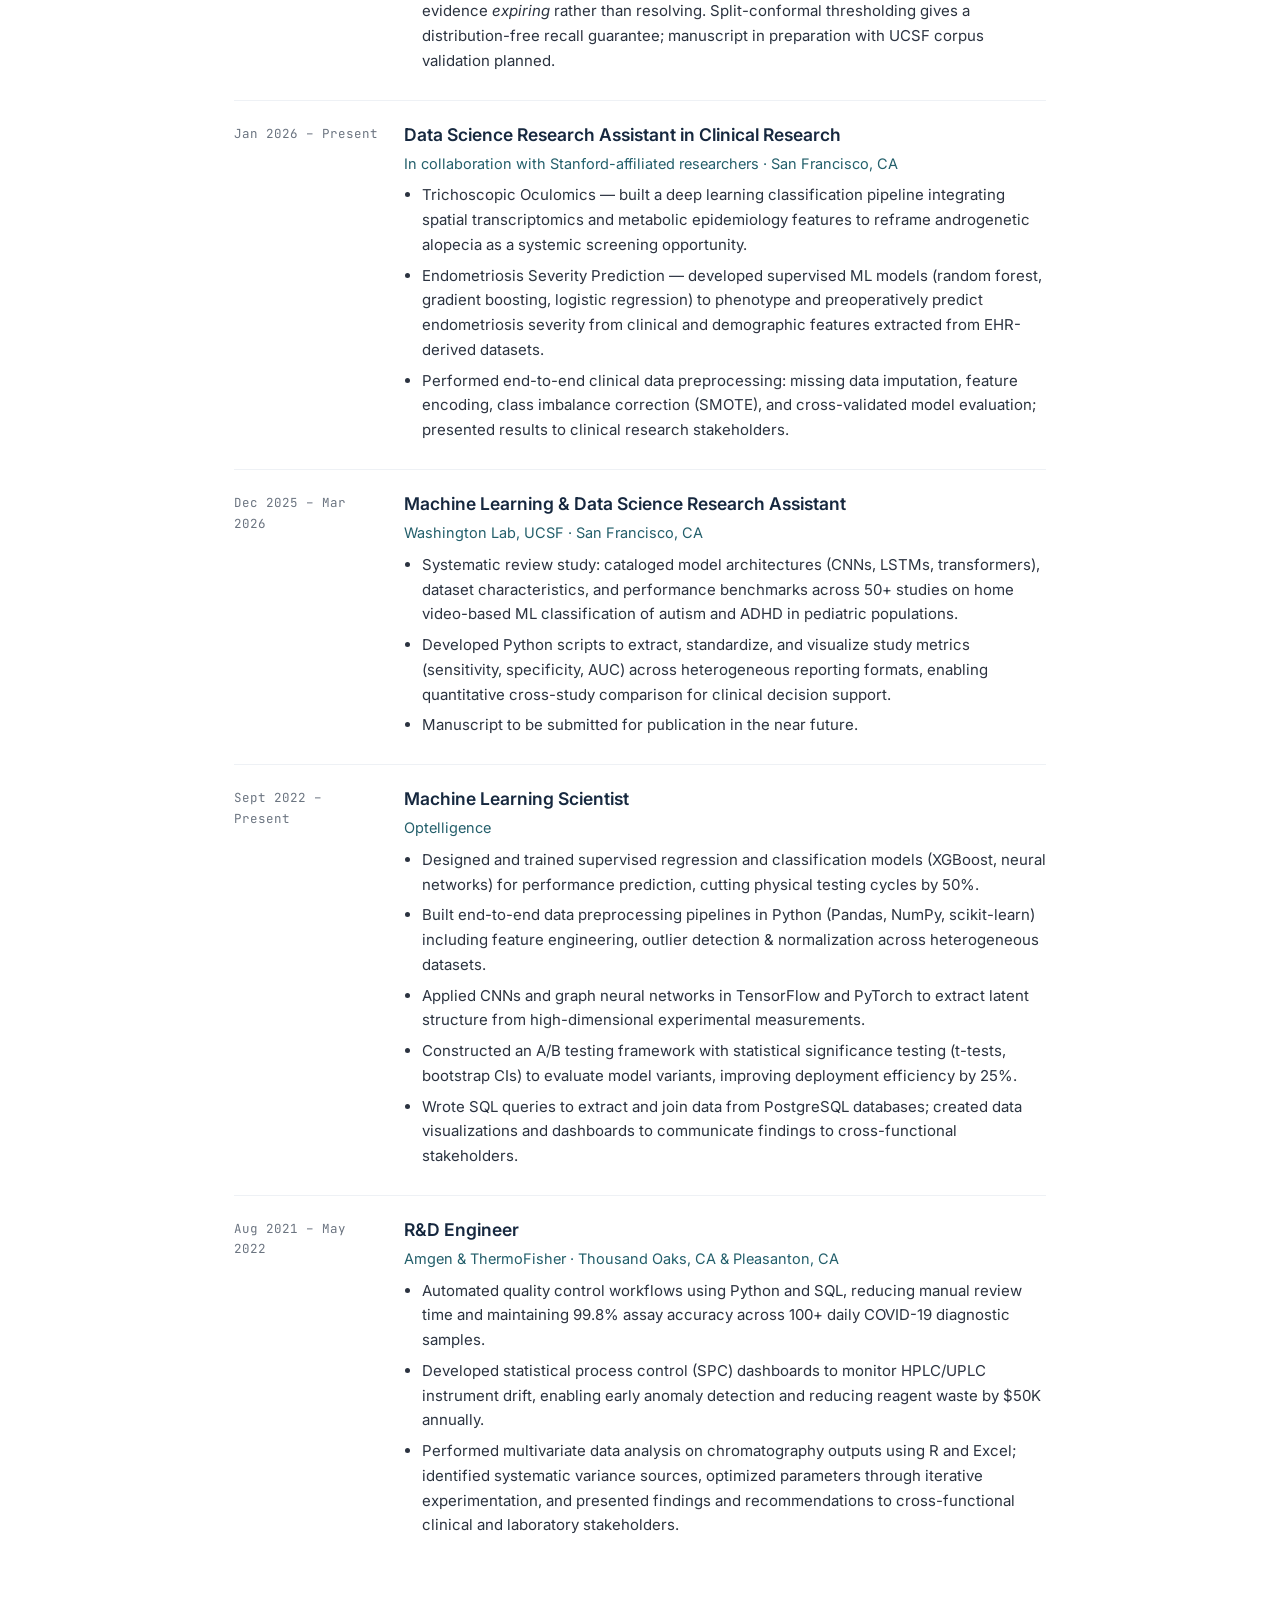
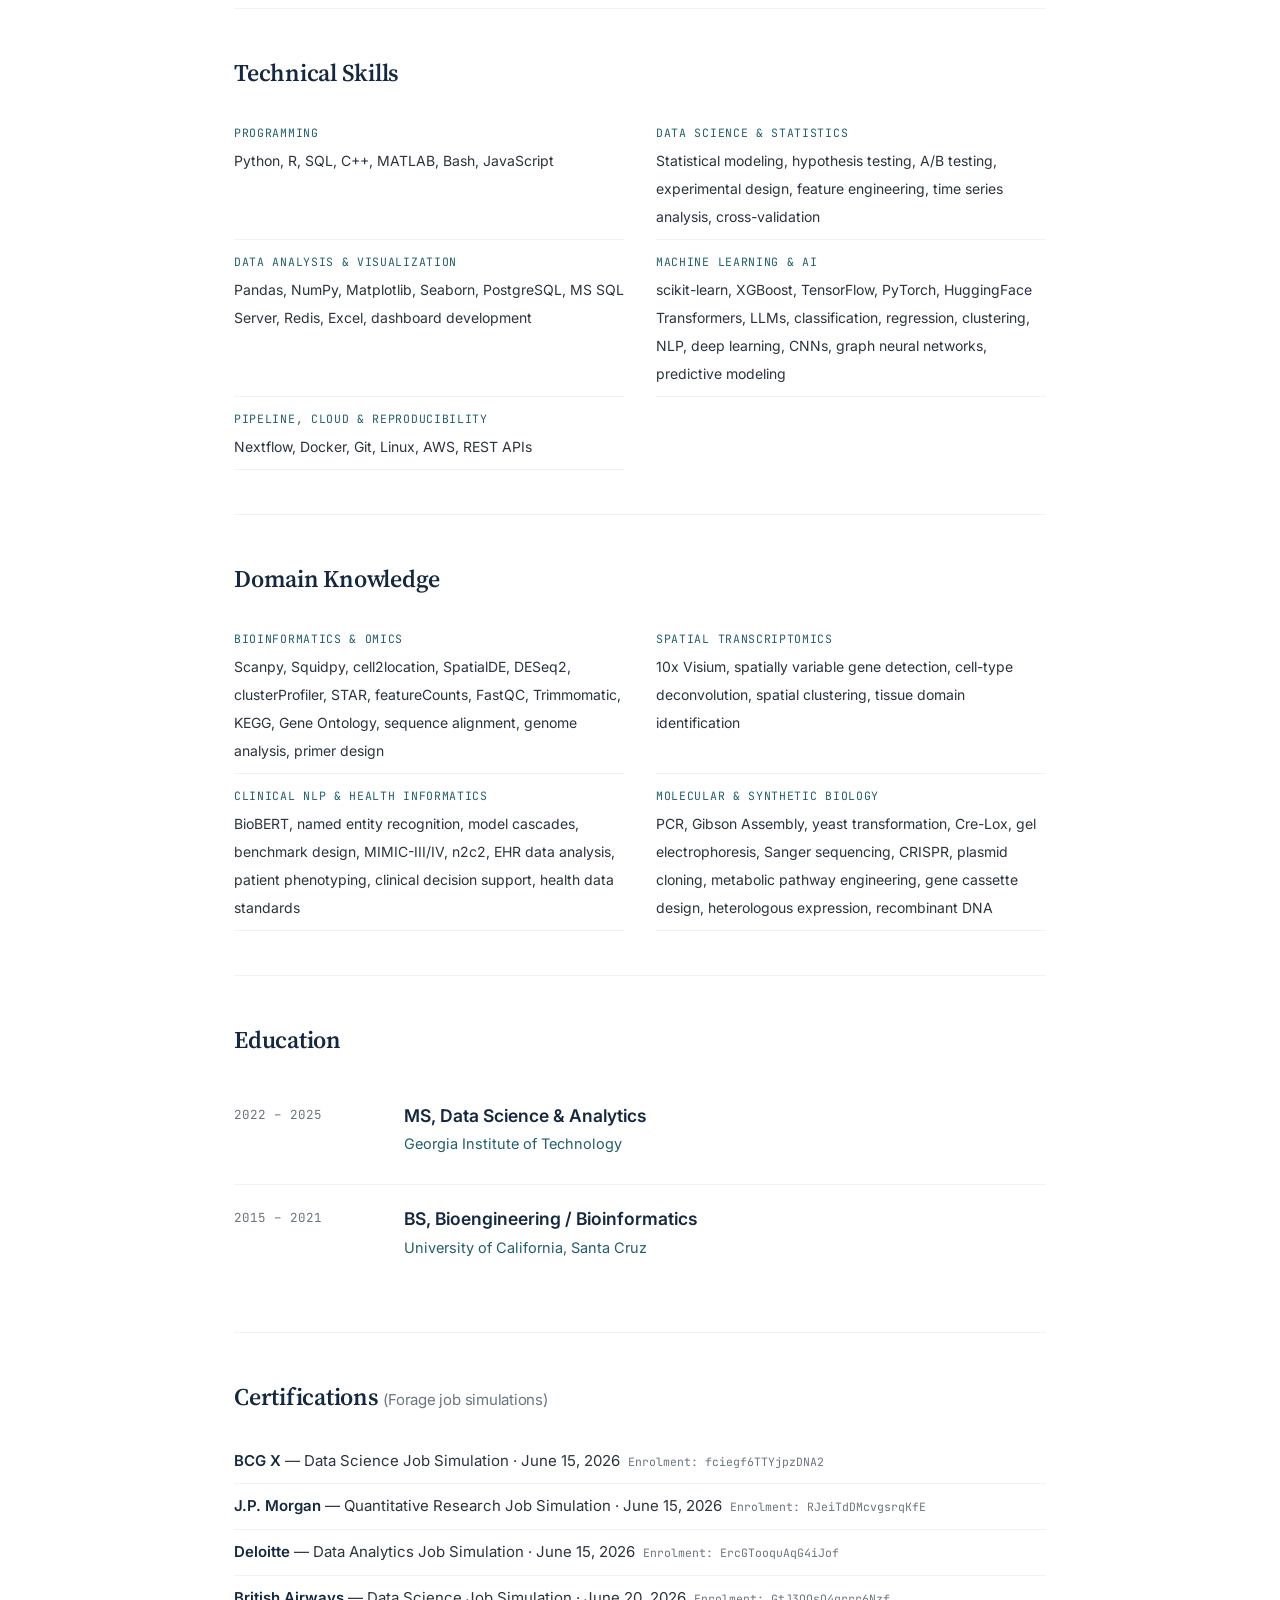
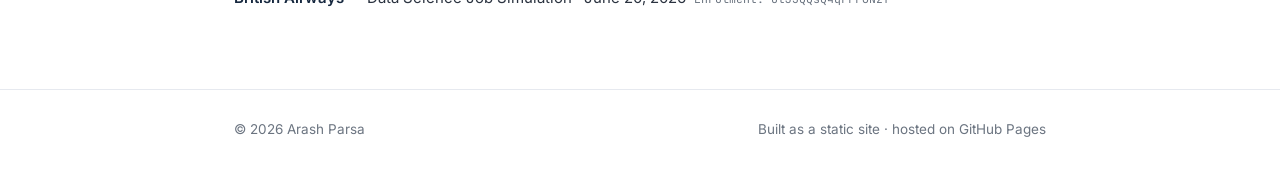
==== commit fb5bddab: "Remove Berkeley location from Optelligence" ====
--- a/cv.html
+++ b/cv.html
@@ -116,7 +116,7 @@
       <div class="when">Sept 2022 – Present</div>
       <div>
         <h3>Machine Learning Scientist</h3>
-        <p class="org">Optelligence · Berkeley, CA</p>
+        <p class="org">Optelligence</p>
         <ul>
           <li>Designed and trained supervised regression and classification models (XGBoost, neural networks) for performance prediction, cutting physical testing cycles by 50%.</li>
           <li>Built end-to-end data preprocessing pipelines in Python (Pandas, NumPy, scikit-learn) including feature engineering, outlier detection &amp; normalization across heterogeneous datasets.</li>
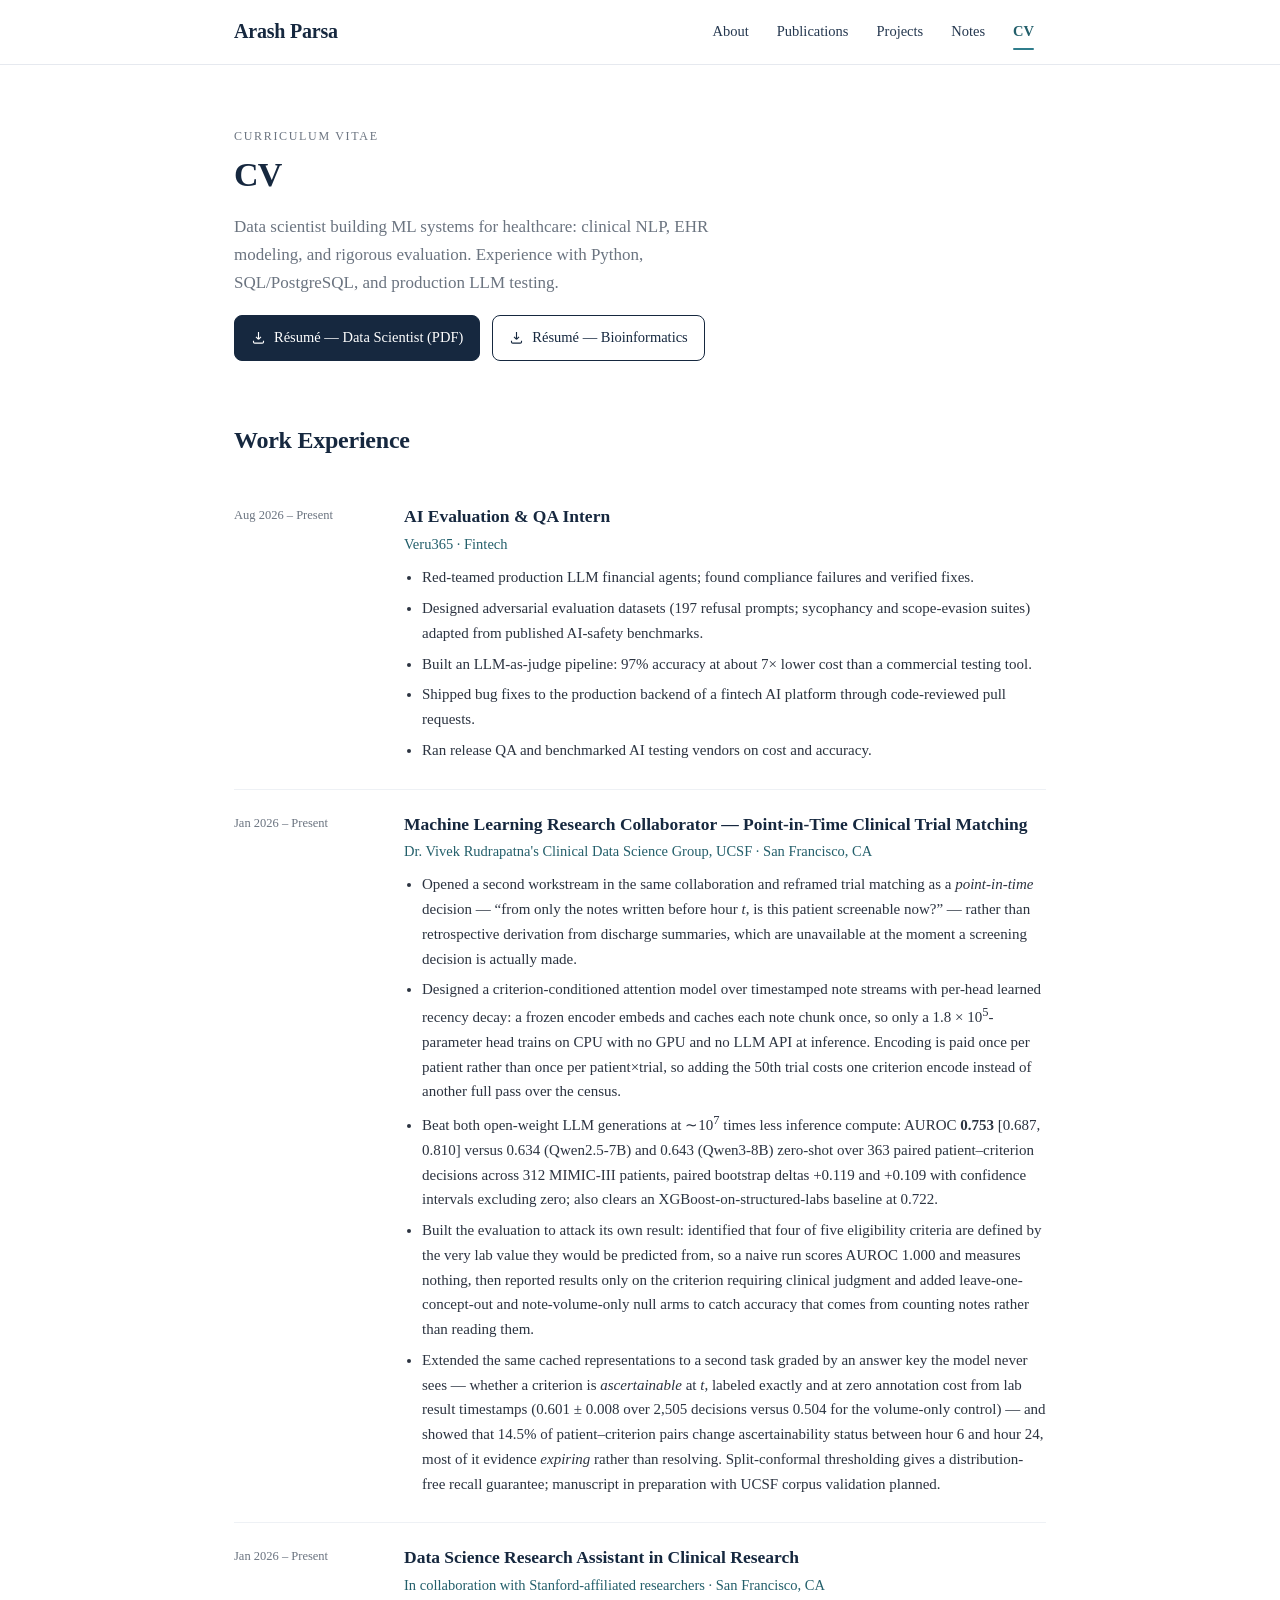
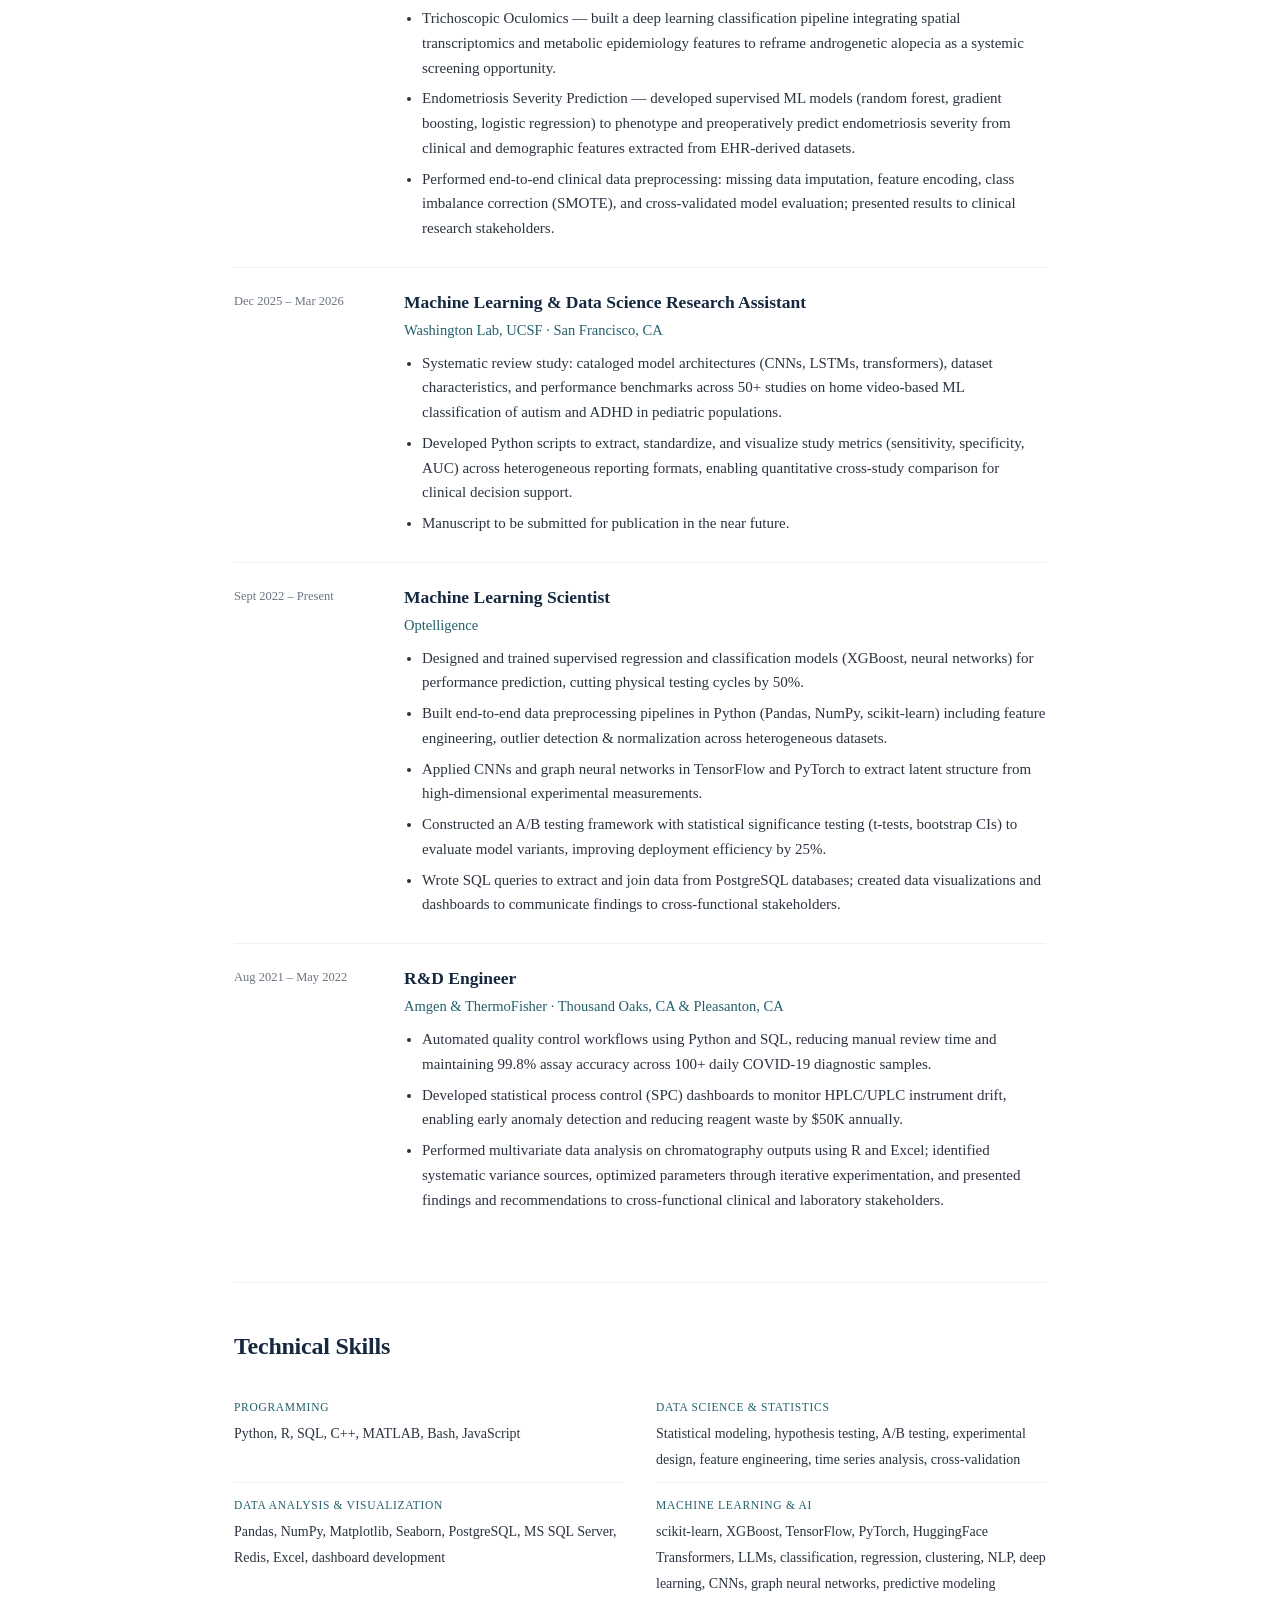
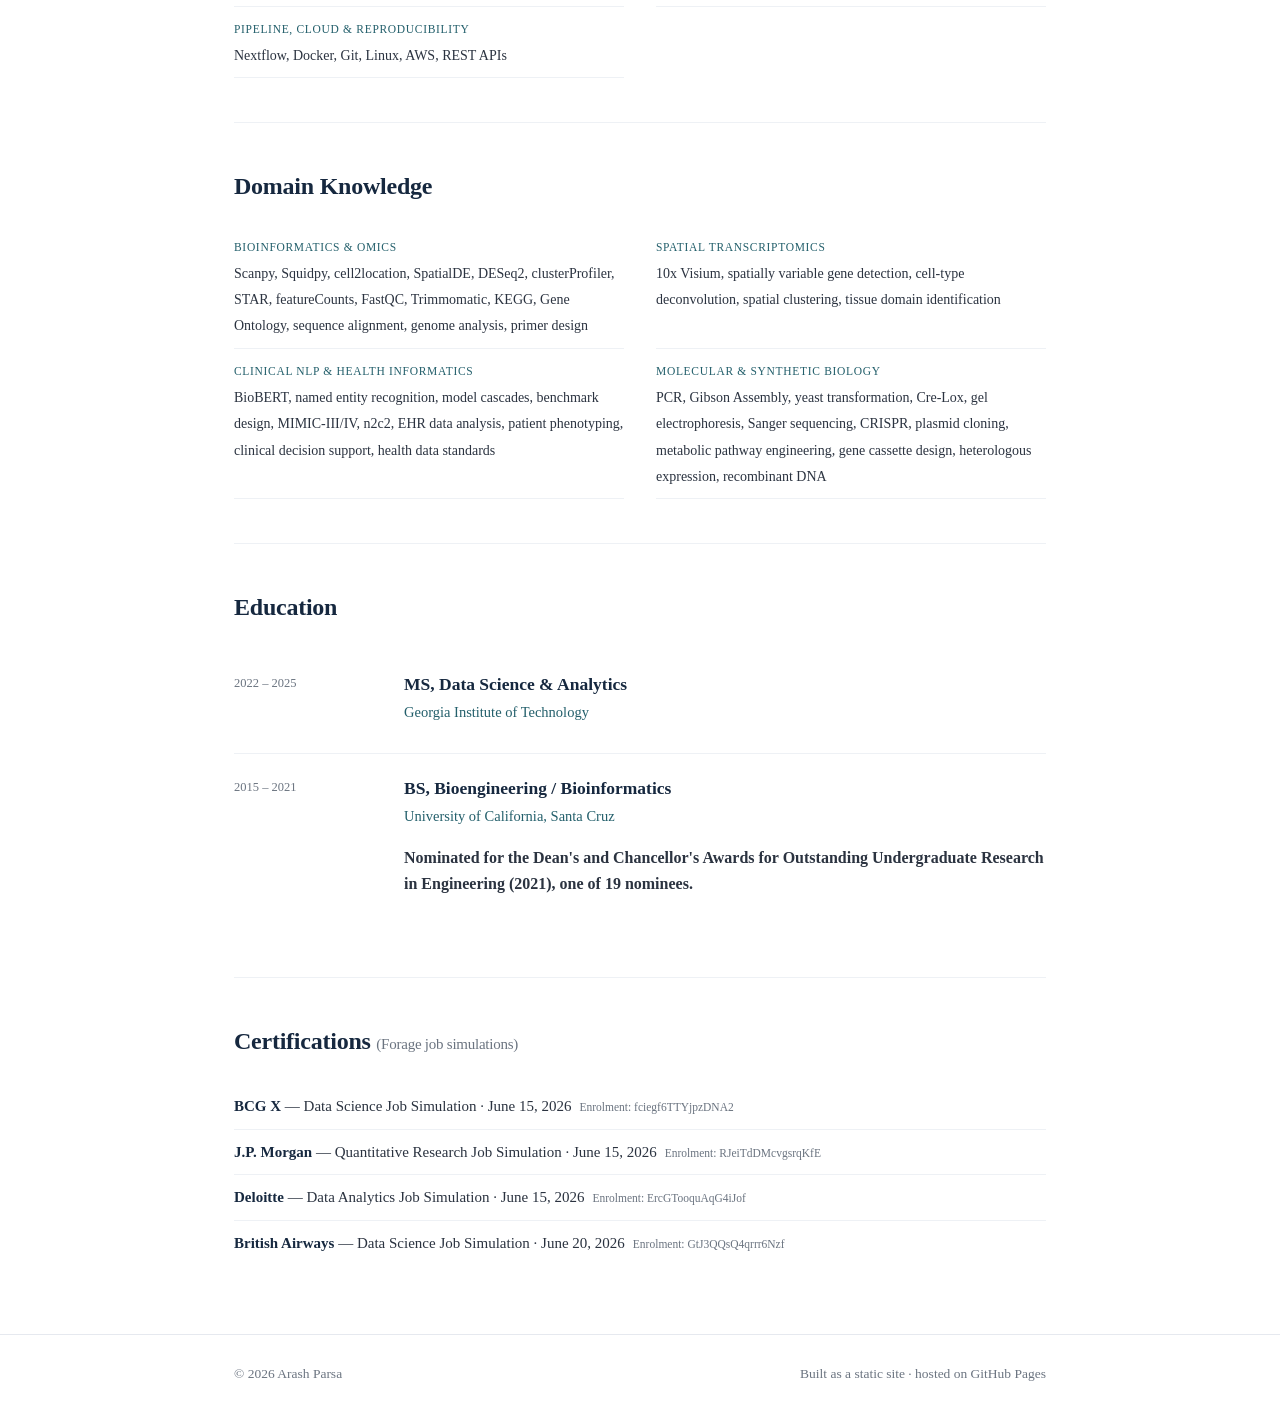
==== commit d3153f8c: "Site-wide Georgia font; highlight UCSC Dean's and Chancellor's award nomination" ====
--- a/cv.html
+++ b/cv.html
@@ -177,6 +177,7 @@
       <div>
         <h3>BS, Bioengineering / Bioinformatics</h3>
         <p class="org">University of California, Santa Cruz</p>
+        <p><strong>Nominated for the Dean's and Chancellor's Awards for Outstanding Undergraduate Research in Engineering (2021), one of 19 nominees.</strong></p>
       </div>
     </div>
   </section>
--- a/assets/css/style.css
+++ b/assets/css/style.css
@@ -32,7 +32,7 @@
 body {
   margin: 0;
   font-family: var(--sans);
-  font-size: 17px;
+  font-size: 16px;
   line-height: 1.65;
   color: var(--text);
   background: var(--bg);
@@ -320,3 +320,7 @@
   * { scroll-behavior: auto !important; }
   .fade { animation: none; opacity: 1; transform: none; }
 }
+
+/* site-wide Georgia; code stays monospace */
+:where(body, body *) { font-family: Georgia, "Times New Roman", serif !important; }
+pre, pre *, code, code *, kbd, samp { font-family: "Cascadia Code", Consolas, Menlo, monospace !important; }
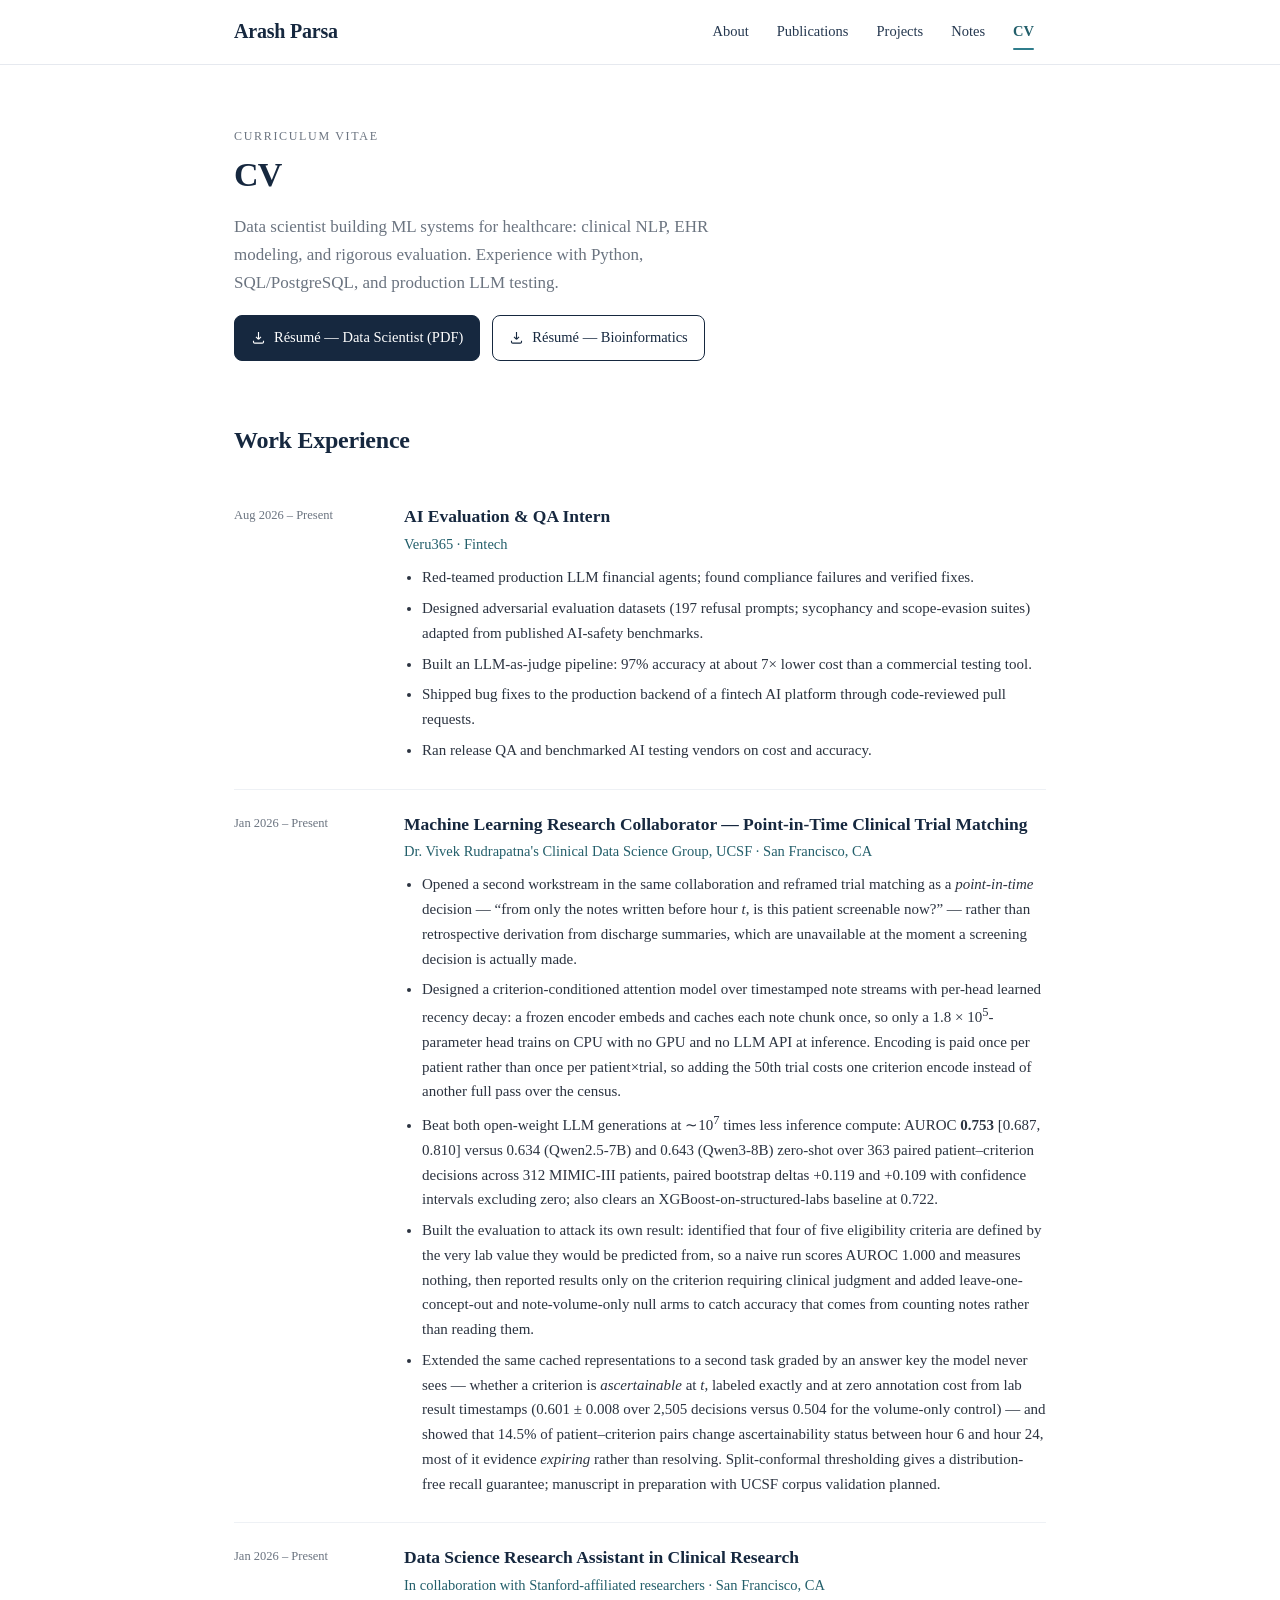
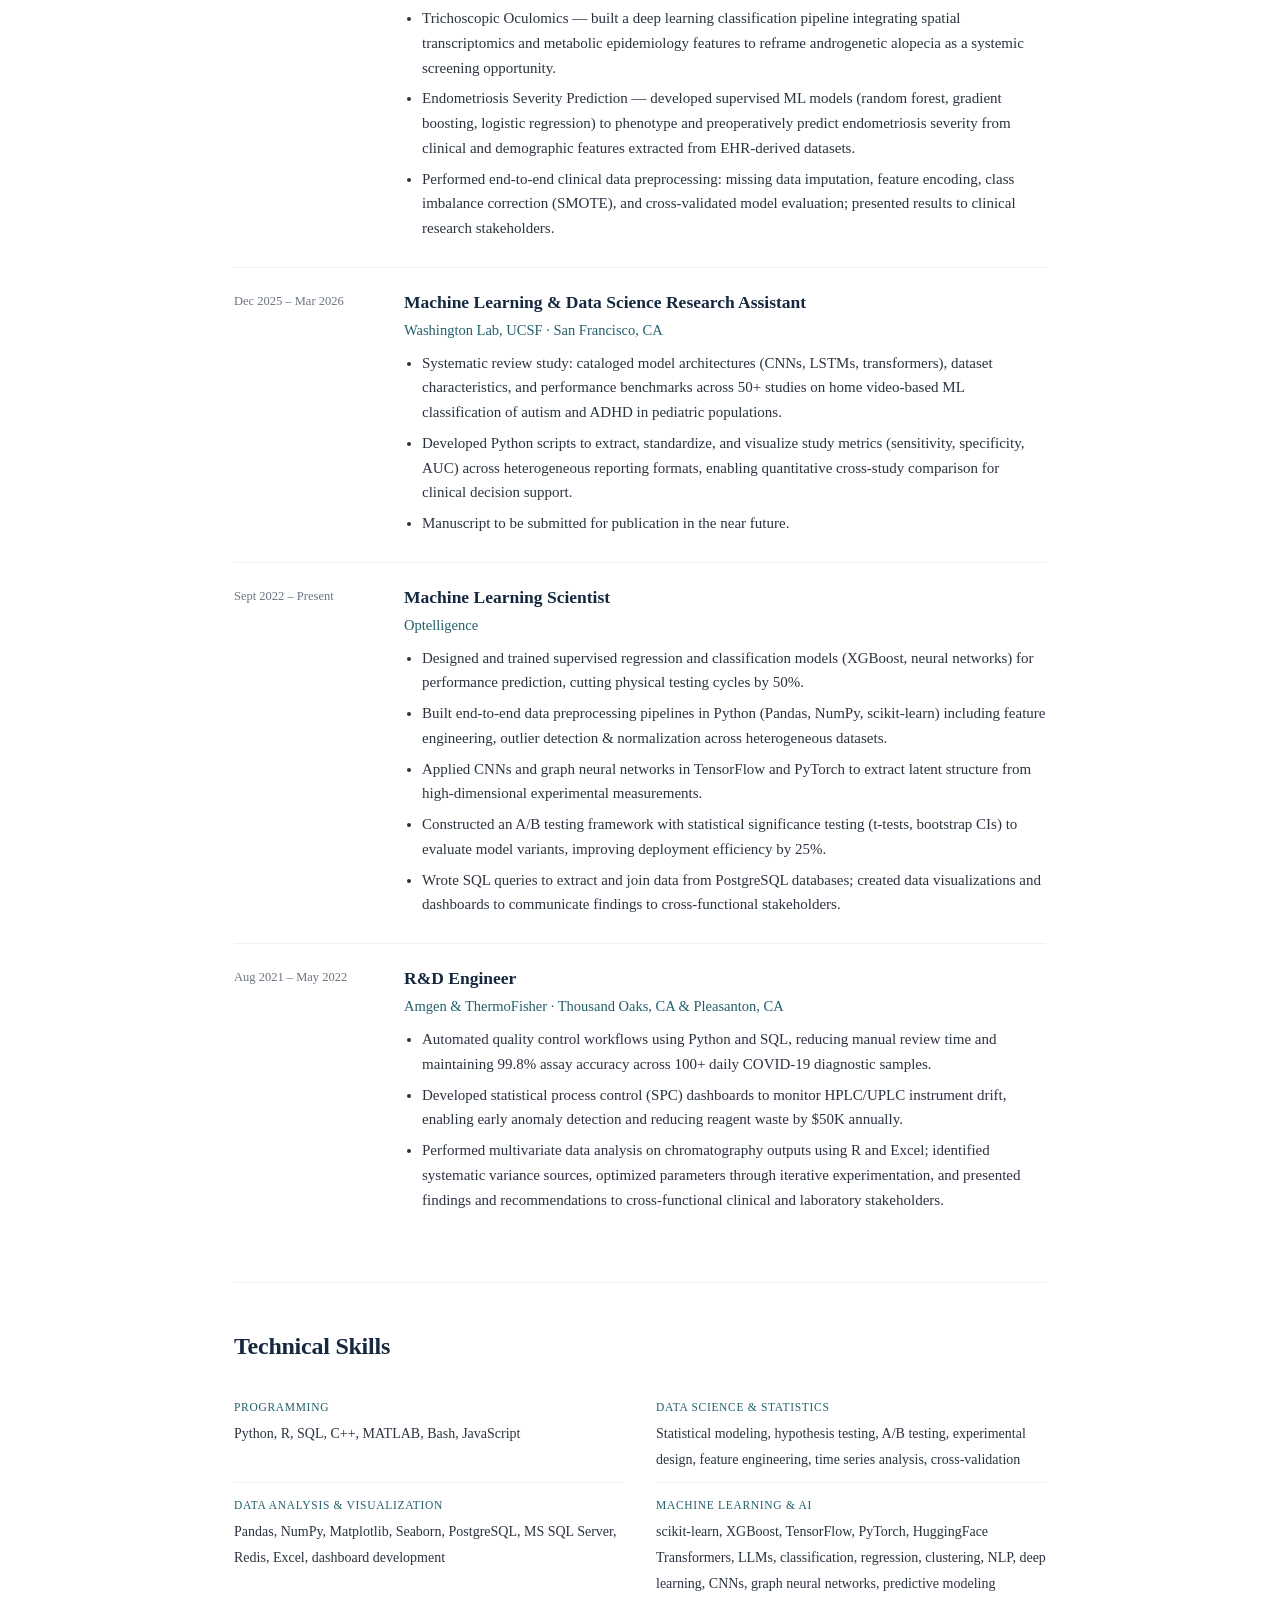
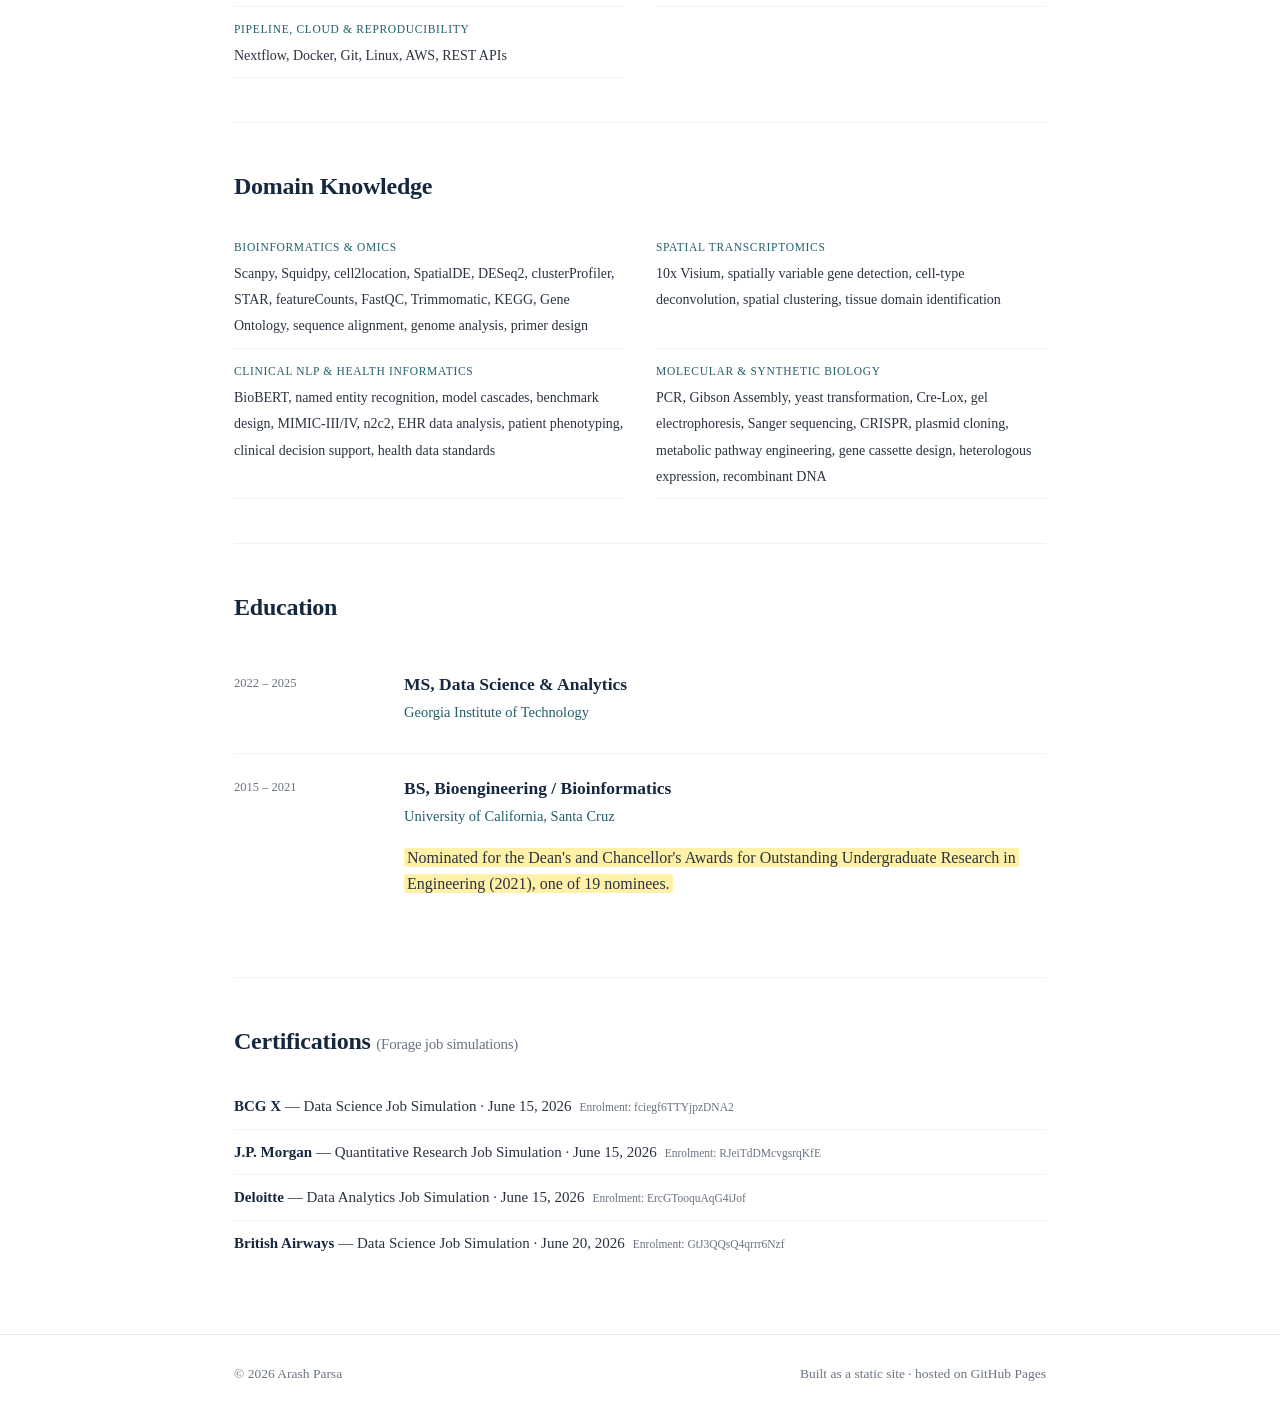
==== commit a35bdfb5: "Highlighter mark for UCSC nomination; cache-bust stylesheet" ====
--- a/cv.html
+++ b/cv.html
@@ -8,7 +8,7 @@
 <link rel="preconnect" href="https://fonts.googleapis.com">
 <link rel="preconnect" href="https://fonts.gstatic.com" crossorigin>
 <link href="https://fonts.googleapis.com/css2?family=Inter:wght@400;500;600&family=JetBrains+Mono:wght@400;500&family=Source+Serif+4:opsz,wght@8..60,400;8..60,600&display=swap" rel="stylesheet">
-<link rel="stylesheet" href="assets/css/style.css">
+<link rel="stylesheet" href="assets/css/style.css?v=20261018b">
 <style>
   .cv-summary { font-size: 17px; color: var(--text); max-width: 68ch; margin: 14px 0 0; }
   .role li { margin: 6px 0; }
@@ -177,7 +177,7 @@
       <div>
         <h3>BS, Bioengineering / Bioinformatics</h3>
         <p class="org">University of California, Santa Cruz</p>
-        <p><strong>Nominated for the Dean's and Chancellor's Awards for Outstanding Undergraduate Research in Engineering (2021), one of 19 nominees.</strong></p>
+        <p><mark class="hl">Nominated for the Dean's and Chancellor's Awards for Outstanding Undergraduate Research in Engineering (2021), one of 19 nominees.</mark></p>
       </div>
     </div>
   </section>
--- a/assets/css/style.css
+++ b/assets/css/style.css
@@ -324,3 +324,6 @@
 /* site-wide Georgia; code stays monospace */
 :where(body, body *) { font-family: Georgia, "Times New Roman", serif !important; }
 pre, pre *, code, code *, kbd, samp { font-family: "Cascadia Code", Consolas, Menlo, monospace !important; }
+
+/* highlighter mark */
+mark.hl { background: #fff1a8; color: inherit; padding: 1px 3px; border-radius: 2px; box-decoration-break: clone; -webkit-box-decoration-break: clone; }
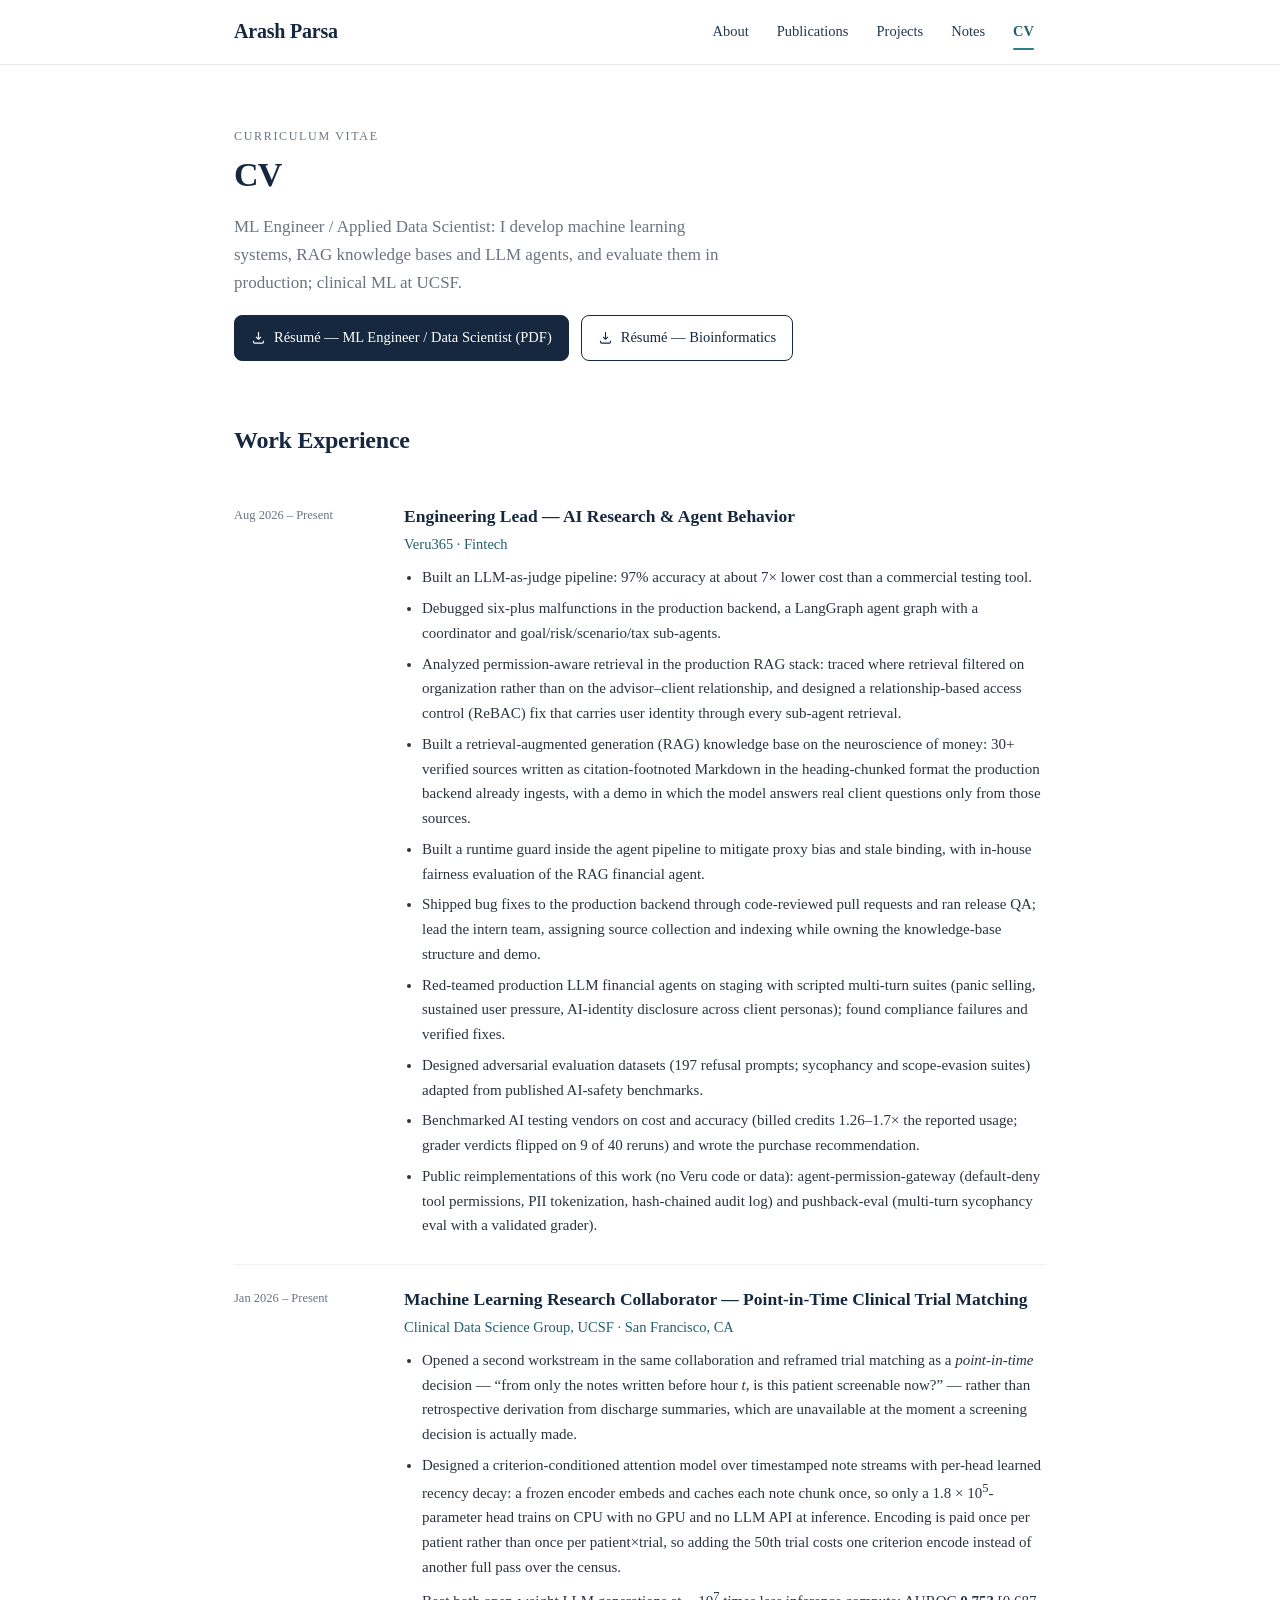
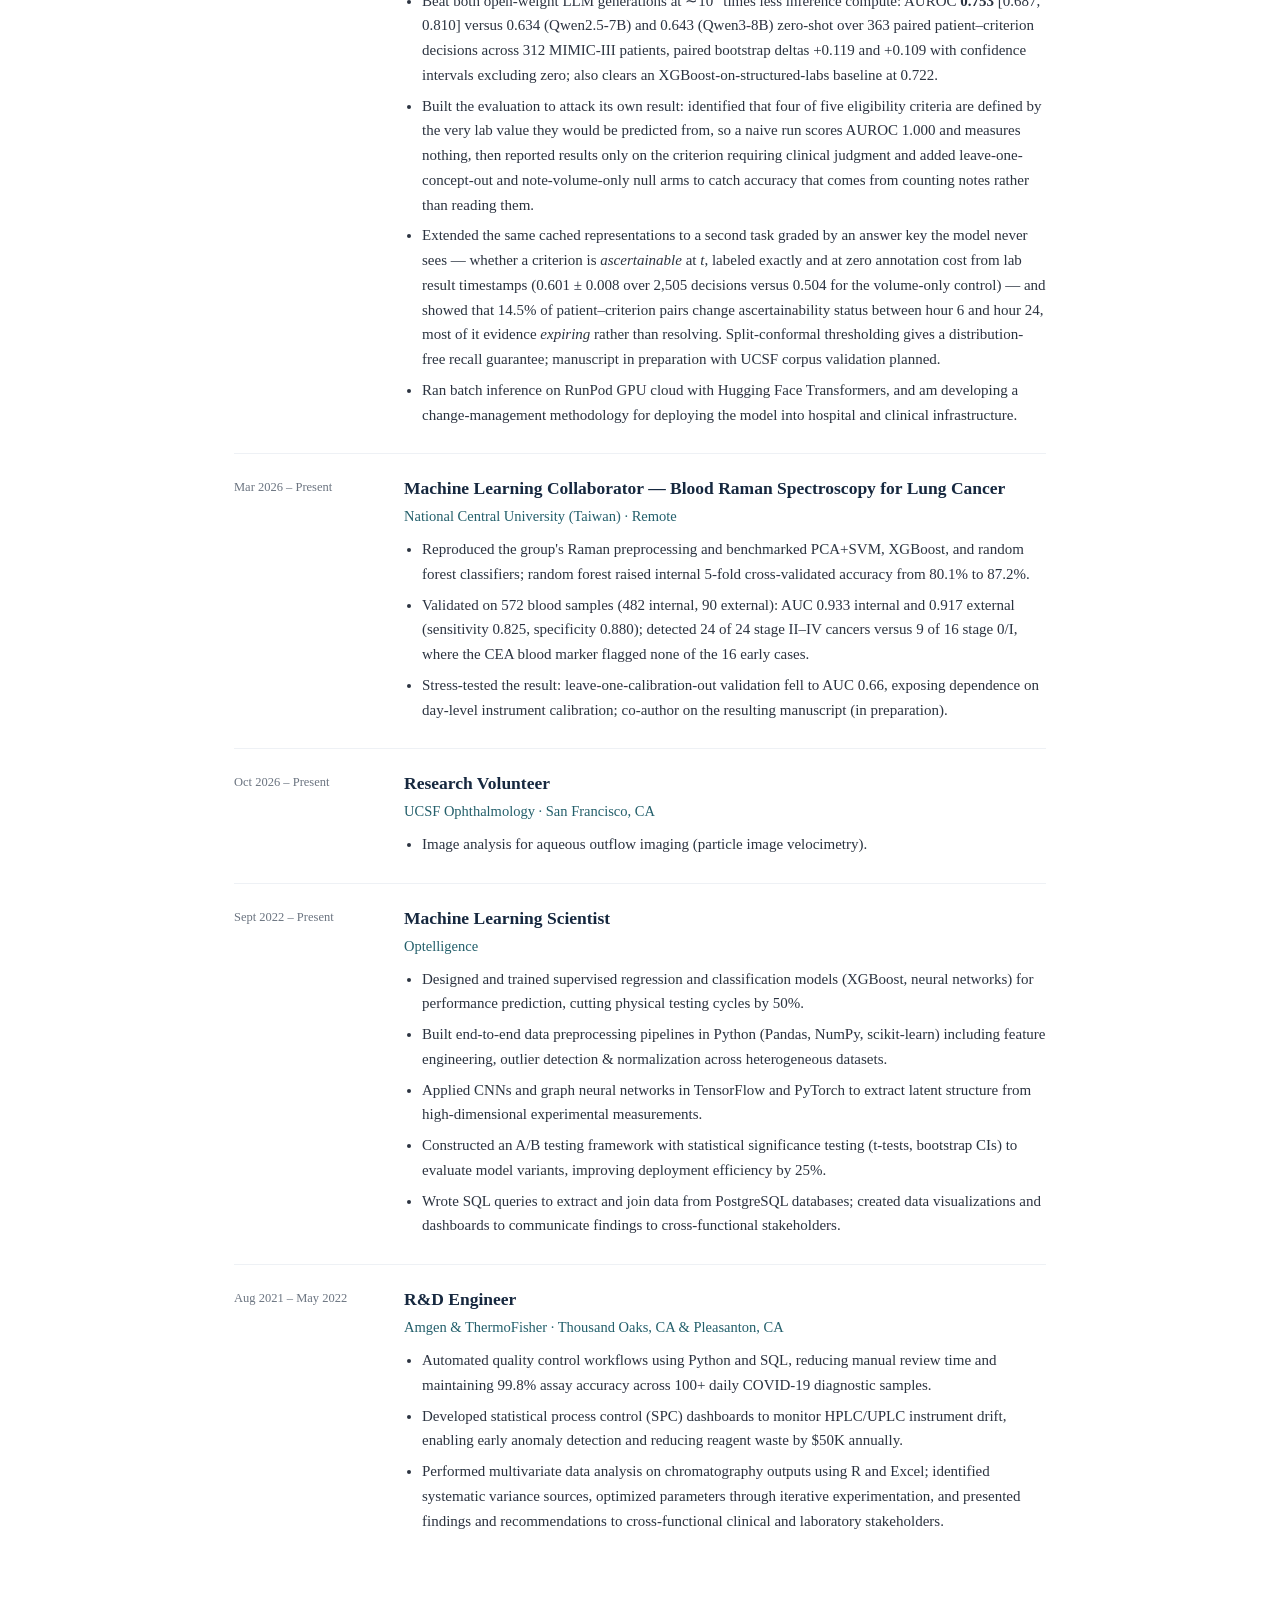
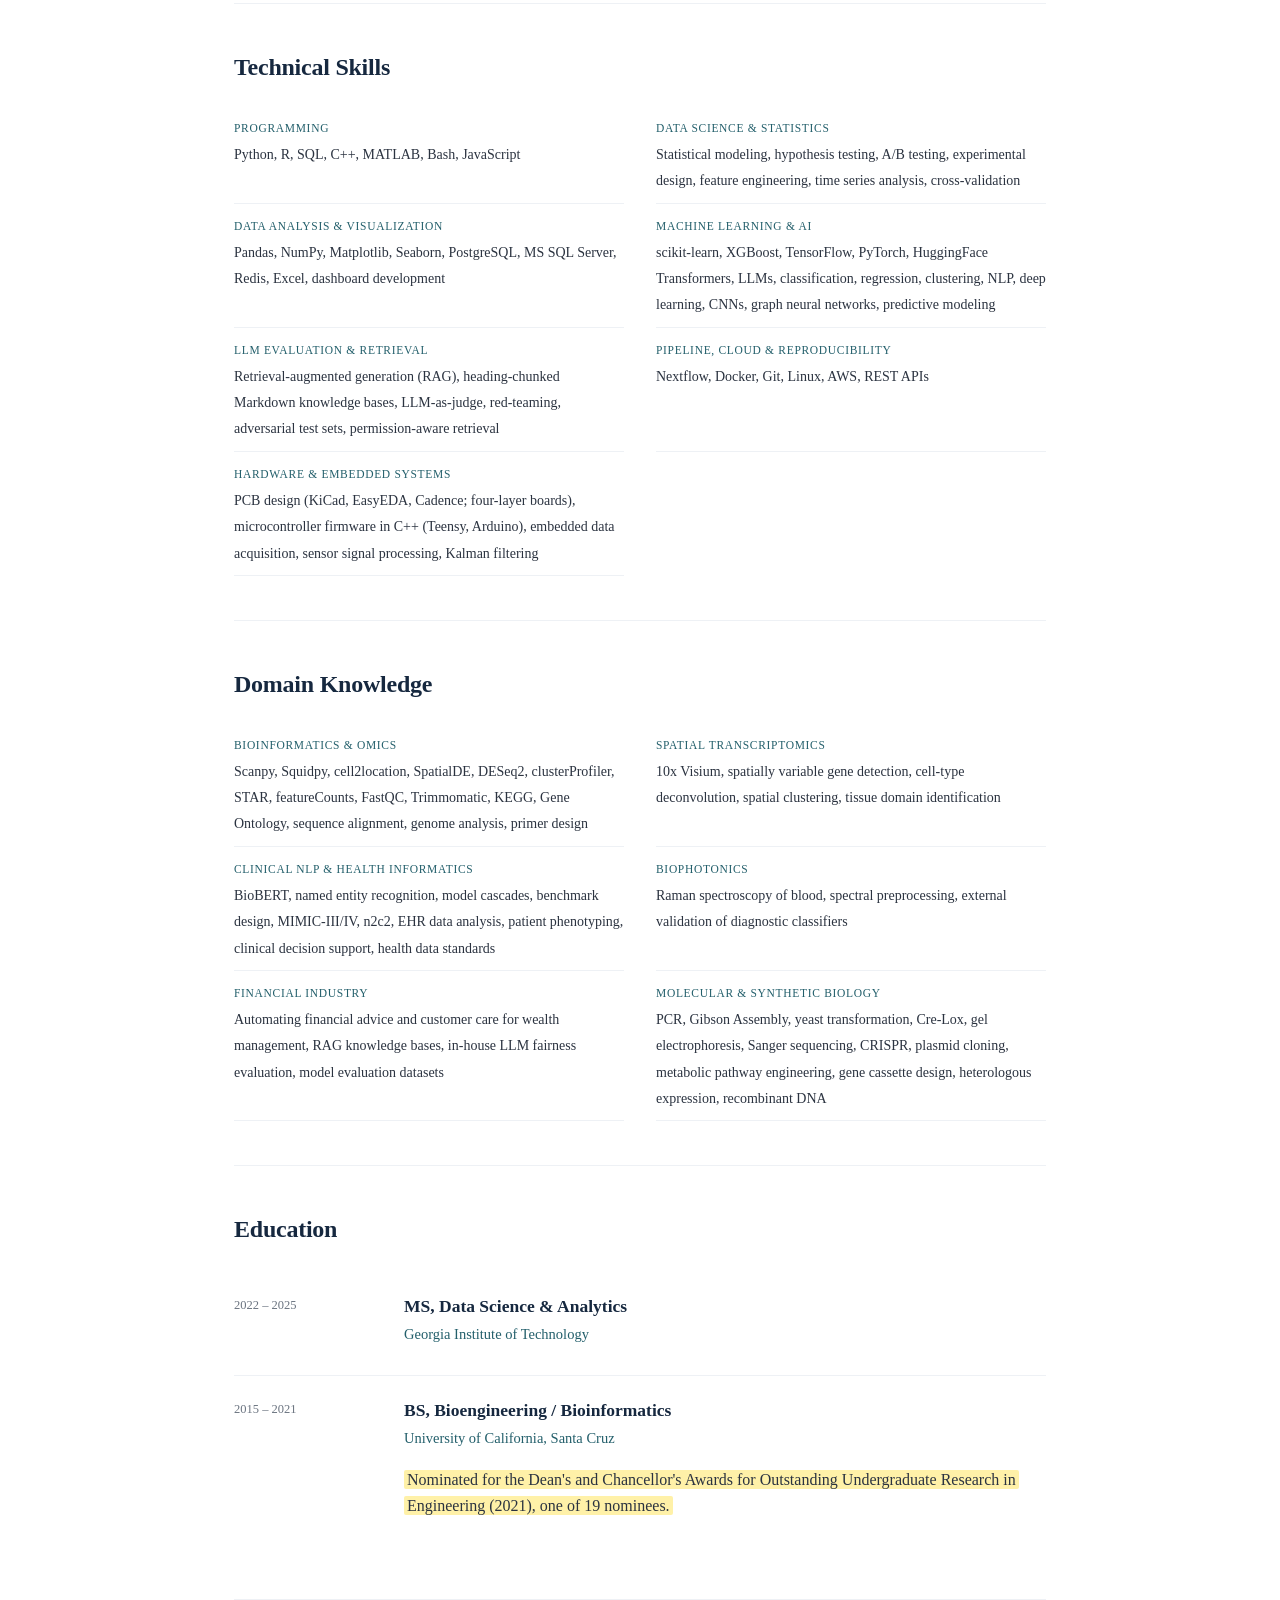
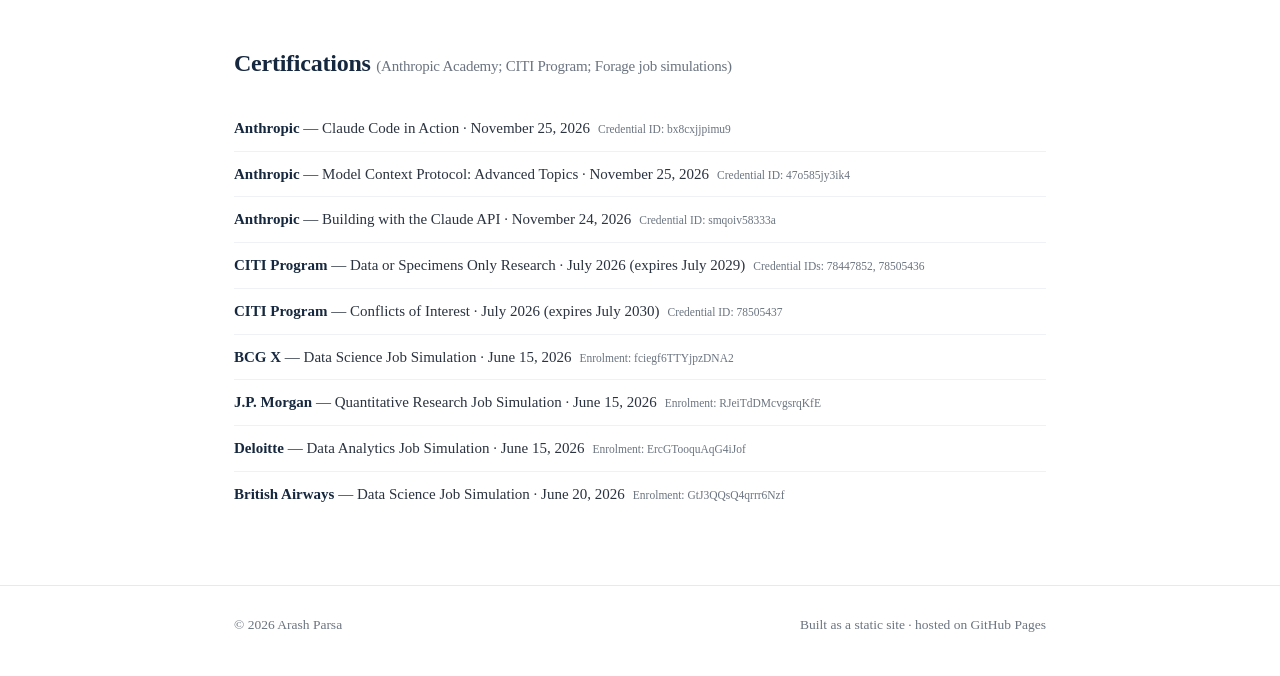
==== commit e5b5de80: "Update website" ====
--- a/cv.html
+++ b/cv.html
@@ -4,7 +4,7 @@
 <meta charset="utf-8">
 <meta name="viewport" content="width=device-width, initial-scale=1">
 <title>CV — Arash Parsa</title>
-<meta name="description" content="Arash Parsa — data scientist building ML systems for healthcare: clinical NLP, EHR modeling, and rigorous evaluation.">
+<meta name="description" content="CV of Arash Parsa, ML engineer and applied data scientist: LLM agents, RAG and evaluation; clinical ML at UCSF.">
 <link rel="preconnect" href="https://fonts.googleapis.com">
 <link rel="preconnect" href="https://fonts.gstatic.com" crossorigin>
 <link href="https://fonts.googleapis.com/css2?family=Inter:wght@400;500;600&family=JetBrains+Mono:wght@400;500&family=Source+Serif+4:opsz,wght@8..60,400;8..60,600&display=swap" rel="stylesheet">
@@ -40,11 +40,11 @@
   <div class="page-head fade d1">
     <p class="eyebrow">Curriculum vitae</p>
     <h1>CV</h1>
-    <p class="cv-summary">Data scientist building ML systems for healthcare: clinical NLP, EHR modeling, and rigorous evaluation. Experience with Python, SQL/PostgreSQL, and production LLM testing.</p>
+    <p class="cv-summary">ML Engineer / Applied Data Scientist: I develop machine learning systems, RAG knowledge bases and LLM agents, and evaluate them in production; clinical ML at UCSF.</p>
     <div class="cv-actions" style="margin-top:18px;">
       <a class="btn" href="assets/pdf/Arash_Parsa_Resume_DataScientist.pdf" target="_blank" rel="noopener">
         <svg viewBox="0 0 24 24" fill="none" stroke="currentColor" stroke-width="1.8"><path d="M12 3v12m0 0 4-4m-4 4-4-4"/><path d="M4 17v2a2 2 0 0 0 2 2h12a2 2 0 0 0 2-2v-2"/></svg>
-        Résumé — Data Scientist (PDF)
+        Résumé — ML Engineer / Data Scientist (PDF)
       </a>
       <a class="btn ghost" href="assets/pdf/Arash_Parsa_Resume_bioinformatics.pdf" target="_blank" rel="noopener">
         <svg viewBox="0 0 24 24" fill="none" stroke="currentColor" stroke-width="1.8"><path d="M12 3v12m0 0 4-4m-4 4-4-4"/><path d="M4 17v2a2 2 0 0 0 2 2h12a2 2 0 0 0 2-2v-2"/></svg>
@@ -59,14 +59,19 @@
     <div class="role">
       <div class="when">Aug 2026 – Present</div>
       <div>
-        <h3>AI Evaluation &amp; QA Intern</h3>
+        <h3>Engineering Lead — AI Research &amp; Agent Behavior</h3>
         <p class="org">Veru365 · Fintech</p>
         <ul>
-          <li>Red-teamed production LLM financial agents; found compliance failures and verified fixes.</li>
+          <li>Built an LLM-as-judge pipeline: 97% accuracy at about 7× lower cost than a commercial testing tool.</li>
+          <li>Debugged six-plus malfunctions in the production backend, a LangGraph agent graph with a coordinator and goal/risk/scenario/tax sub-agents.</li>
+          <li>Analyzed permission-aware retrieval in the production RAG stack: traced where retrieval filtered on organization rather than on the advisor–client relationship, and designed a relationship-based access control (ReBAC) fix that carries user identity through every sub-agent retrieval.</li>
+          <li>Built a retrieval-augmented generation (RAG) knowledge base on the neuroscience of money: 30+ verified sources written as citation-footnoted Markdown in the heading-chunked format the production backend already ingests, with a demo in which the model answers real client questions only from those sources.</li>
+          <li>Built a runtime guard inside the agent pipeline to mitigate proxy bias and stale binding, with in-house fairness evaluation of the RAG financial agent.</li>
+          <li>Shipped bug fixes to the production backend through code-reviewed pull requests and ran release QA; lead the intern team, assigning source collection and indexing while owning the knowledge-base structure and demo.</li>
+          <li>Red-teamed production LLM financial agents on staging with scripted multi-turn suites (panic selling, sustained user pressure, AI-identity disclosure across client personas); found compliance failures and verified fixes.</li>
           <li>Designed adversarial evaluation datasets (197 refusal prompts; sycophancy and scope-evasion suites) adapted from published AI-safety benchmarks.</li>
-          <li>Built an LLM-as-judge pipeline: 97% accuracy at about 7× lower cost than a commercial testing tool.</li>
-          <li>Shipped bug fixes to the production backend of a fintech AI platform through code-reviewed pull requests.</li>
-          <li>Ran release QA and benchmarked AI testing vendors on cost and accuracy.</li>
+          <li>Benchmarked AI testing vendors on cost and accuracy (billed credits 1.26–1.7× the reported usage; grader verdicts flipped on 9 of 40 reruns) and wrote the purchase recommendation.</li>
+          <li>Public reimplementations of this work (no Veru code or data): agent-permission-gateway (default-deny tool permissions, PII tokenization, hash-chained audit log) and pushback-eval (multi-turn sycophancy eval with a validated grader).</li>
         </ul>
       </div>
     </div>
@@ -75,39 +80,38 @@
       <div class="when">Jan 2026 – Present</div>
       <div>
         <h3>Machine Learning Research Collaborator — Point-in-Time Clinical Trial Matching</h3>
-        <p class="org">Dr. Vivek Rudrapatna's Clinical Data Science Group, UCSF · San Francisco, CA</p>
+        <p class="org">Clinical Data Science Group, UCSF · San Francisco, CA</p>
         <ul>
           <li>Opened a second workstream in the same collaboration and reframed trial matching as a <em>point-in-time</em> decision — “from only the notes written before hour <em>t</em>, is this patient screenable now?” — rather than retrospective derivation from discharge summaries, which are unavailable at the moment a screening decision is actually made.</li>
           <li>Designed a criterion-conditioned attention model over timestamped note streams with per-head learned recency decay: a frozen encoder embeds and caches each note chunk once, so only a 1.8&nbsp;×&nbsp;10<sup>5</sup>-parameter head trains on CPU with no GPU and no LLM API at inference. Encoding is paid once per patient rather than once per patient×trial, so adding the 50th trial costs one criterion encode instead of another full pass over the census.</li>
           <li>Beat both open-weight LLM generations at ∼10<sup>7</sup> times less inference compute: AUROC <strong>0.753</strong> [0.687, 0.810] versus 0.634 (Qwen2.5-7B) and 0.643 (Qwen3-8B) zero-shot over 363 paired patient–criterion decisions across 312 MIMIC-III patients, paired bootstrap deltas +0.119 and +0.109 with confidence intervals excluding zero; also clears an XGBoost-on-structured-labs baseline at 0.722.</li>
           <li>Built the evaluation to attack its own result: identified that four of five eligibility criteria are defined by the very lab value they would be predicted from, so a naive run scores AUROC 1.000 and measures nothing, then reported results only on the criterion requiring clinical judgment and added leave-one-concept-out and note-volume-only null arms to catch accuracy that comes from counting notes rather than reading them.</li>
           <li>Extended the same cached representations to a second task graded by an answer key the model never sees — whether a criterion is <em>ascertainable</em> at <em>t</em>, labeled exactly and at zero annotation cost from lab result timestamps (0.601 ± 0.008 over 2,505 decisions versus 0.504 for the volume-only control) — and showed that 14.5% of patient–criterion pairs change ascertainability status between hour 6 and hour 24, most of it evidence <em>expiring</em> rather than resolving. Split-conformal thresholding gives a distribution-free recall guarantee; manuscript in preparation with UCSF corpus validation planned.</li>
-        </ul>
-      </div>
-    </div>
-
-    <div class="role">
-      <div class="when">Jan 2026 – Present</div>
-      <div>
-        <h3>Data Science Research Assistant in Clinical Research</h3>
-        <p class="org">In collaboration with Stanford-affiliated researchers · San Francisco, CA</p>
-        <ul>
-          <li>Trichoscopic Oculomics — built a deep learning classification pipeline integrating spatial transcriptomics and metabolic epidemiology features to reframe androgenetic alopecia as a systemic screening opportunity.</li>
-          <li>Endometriosis Severity Prediction — developed supervised ML models (random forest, gradient boosting, logistic regression) to phenotype and preoperatively predict endometriosis severity from clinical and demographic features extracted from EHR-derived datasets.</li>
-          <li>Performed end-to-end clinical data preprocessing: missing data imputation, feature encoding, class imbalance correction (SMOTE), and cross-validated model evaluation; presented results to clinical research stakeholders.</li>
-        </ul>
-      </div>
-    </div>
-
-    <div class="role">
-      <div class="when">Dec 2025 – Mar 2026</div>
-      <div>
-        <h3>Machine Learning &amp; Data Science Research Assistant</h3>
-        <p class="org">Washington Lab, UCSF · San Francisco, CA</p>
-        <ul>
-          <li>Systematic review study: cataloged model architectures (CNNs, LSTMs, transformers), dataset characteristics, and performance benchmarks across 50+ studies on home video-based ML classification of autism and ADHD in pediatric populations.</li>
-          <li>Developed Python scripts to extract, standardize, and visualize study metrics (sensitivity, specificity, AUC) across heterogeneous reporting formats, enabling quantitative cross-study comparison for clinical decision support.</li>
-          <li>Manuscript to be submitted for publication in the near future.</li>
+          <li>Ran batch inference on RunPod GPU cloud with Hugging Face Transformers, and am developing a change-management methodology for deploying the model into hospital and clinical infrastructure.</li>
+        </ul>
+      </div>
+    </div>
+
+    <div class="role">
+      <div class="when">Mar 2026 – Present</div>
+      <div>
+        <h3>Machine Learning Collaborator — Blood Raman Spectroscopy for Lung Cancer</h3>
+        <p class="org">National Central University (Taiwan) · Remote</p>
+        <ul>
+          <li>Reproduced the group's Raman preprocessing and benchmarked PCA+SVM, XGBoost, and random forest classifiers; random forest raised internal 5-fold cross-validated accuracy from 80.1% to 87.2%.</li>
+          <li>Validated on 572 blood samples (482 internal, 90 external): AUC 0.933 internal and 0.917 external (sensitivity 0.825, specificity 0.880); detected 24 of 24 stage II–IV cancers versus 9 of 16 stage 0/I, where the CEA blood marker flagged none of the 16 early cases.</li>
+          <li>Stress-tested the result: leave-one-calibration-out validation fell to AUC 0.66, exposing dependence on day-level instrument calibration; co-author on the resulting manuscript (in preparation).</li>
+        </ul>
+      </div>
+    </div>
+
+    <div class="role">
+      <div class="when">Oct 2026 – Present</div>
+      <div>
+        <h3>Research Volunteer</h3>
+        <p class="org">UCSF Ophthalmology · San Francisco, CA</p>
+        <ul>
+          <li>Image analysis for aqueous outflow imaging (particle image velocimetry).</li>
         </ul>
       </div>
     </div>
@@ -149,7 +153,9 @@
       <div class="skill-row"><span class="k">Data Science &amp; Statistics</span><span class="v">Statistical modeling, hypothesis testing, A/B testing, experimental design, feature engineering, time series analysis, cross-validation</span></div>
       <div class="skill-row"><span class="k">Data Analysis &amp; Visualization</span><span class="v">Pandas, NumPy, Matplotlib, Seaborn, PostgreSQL, MS SQL Server, Redis, Excel, dashboard development</span></div>
       <div class="skill-row"><span class="k">Machine Learning &amp; AI</span><span class="v">scikit-learn, XGBoost, TensorFlow, PyTorch, HuggingFace Transformers, LLMs, classification, regression, clustering, NLP, deep learning, CNNs, graph neural networks, predictive modeling</span></div>
+      <div class="skill-row"><span class="k">LLM Evaluation &amp; Retrieval</span><span class="v">Retrieval-augmented generation (RAG), heading-chunked Markdown knowledge bases, LLM-as-judge, red-teaming, adversarial test sets, permission-aware retrieval</span></div>
       <div class="skill-row"><span class="k">Pipeline, Cloud &amp; Reproducibility</span><span class="v">Nextflow, Docker, Git, Linux, AWS, REST APIs</span></div>
+      <div class="skill-row"><span class="k">Hardware &amp; Embedded Systems</span><span class="v">PCB design (KiCad, EasyEDA, Cadence; four-layer boards), microcontroller firmware in C++ (Teensy, Arduino), embedded data acquisition, sensor signal processing, Kalman filtering</span></div>
     </div>
   </section>
 
@@ -159,6 +165,8 @@
       <div class="skill-row"><span class="k">Bioinformatics &amp; Omics</span><span class="v">Scanpy, Squidpy, cell2location, SpatialDE, DESeq2, clusterProfiler, STAR, featureCounts, FastQC, Trimmomatic, KEGG, Gene Ontology, sequence alignment, genome analysis, primer design</span></div>
       <div class="skill-row"><span class="k">Spatial Transcriptomics</span><span class="v">10x Visium, spatially variable gene detection, cell-type deconvolution, spatial clustering, tissue domain identification</span></div>
       <div class="skill-row"><span class="k">Clinical NLP &amp; Health Informatics</span><span class="v">BioBERT, named entity recognition, model cascades, benchmark design, MIMIC-III/IV, n2c2, EHR data analysis, patient phenotyping, clinical decision support, health data standards</span></div>
+      <div class="skill-row"><span class="k">Biophotonics</span><span class="v">Raman spectroscopy of blood, spectral preprocessing, external validation of diagnostic classifiers</span></div>
+      <div class="skill-row"><span class="k">Financial Industry</span><span class="v">Automating financial advice and customer care for wealth management, RAG knowledge bases, in-house LLM fairness evaluation, model evaluation datasets</span></div>
       <div class="skill-row"><span class="k">Molecular &amp; Synthetic Biology</span><span class="v">PCR, Gibson Assembly, yeast transformation, Cre-Lox, gel electrophoresis, Sanger sequencing, CRISPR, plasmid cloning, metabolic pathway engineering, gene cassette design, heterologous expression, recombinant DNA</span></div>
     </div>
   </section>
@@ -183,8 +191,13 @@
   </section>
 
   <section class="section">
-    <h2 class="section-title">Certifications <span class="section-sub">(Forage job simulations)</span></h2>
+    <h2 class="section-title">Certifications <span class="section-sub">(Anthropic Academy; CITI Program; Forage job simulations)</span></h2>
     <ul class="certs">
+      <li><span class="who">Anthropic</span> — Claude Code in Action · November 25, 2026<span class="code">Credential ID: bx8cxjjpimu9</span></li>
+      <li><span class="who">Anthropic</span> — Model Context Protocol: Advanced Topics · November 25, 2026<span class="code">Credential ID: 47o585jy3ik4</span></li>
+      <li><span class="who">Anthropic</span> — Building with the Claude API · November 24, 2026<span class="code">Credential ID: smqoiv58333a</span></li>
+      <li><span class="who">CITI Program</span> — Data or Specimens Only Research · July 2026 (expires July 2029)<span class="code">Credential IDs: 78447852, 78505436</span></li>
+      <li><span class="who">CITI Program</span> — Conflicts of Interest · July 2026 (expires July 2030)<span class="code">Credential ID: 78505437</span></li>
       <li><span class="who">BCG X</span> — Data Science Job Simulation · June 15, 2026<span class="code">Enrolment: fciegf6TTYjpzDNA2</span></li>
       <li><span class="who">J.P. Morgan</span> — Quantitative Research Job Simulation · June 15, 2026<span class="code">Enrolment: RJeiTdDMcvgsrqKfE</span></li>
       <li><span class="who">Deloitte</span> — Data Analytics Job Simulation · June 15, 2026<span class="code">Enrolment: ErcGTooquAqG4iJof</span></li>
